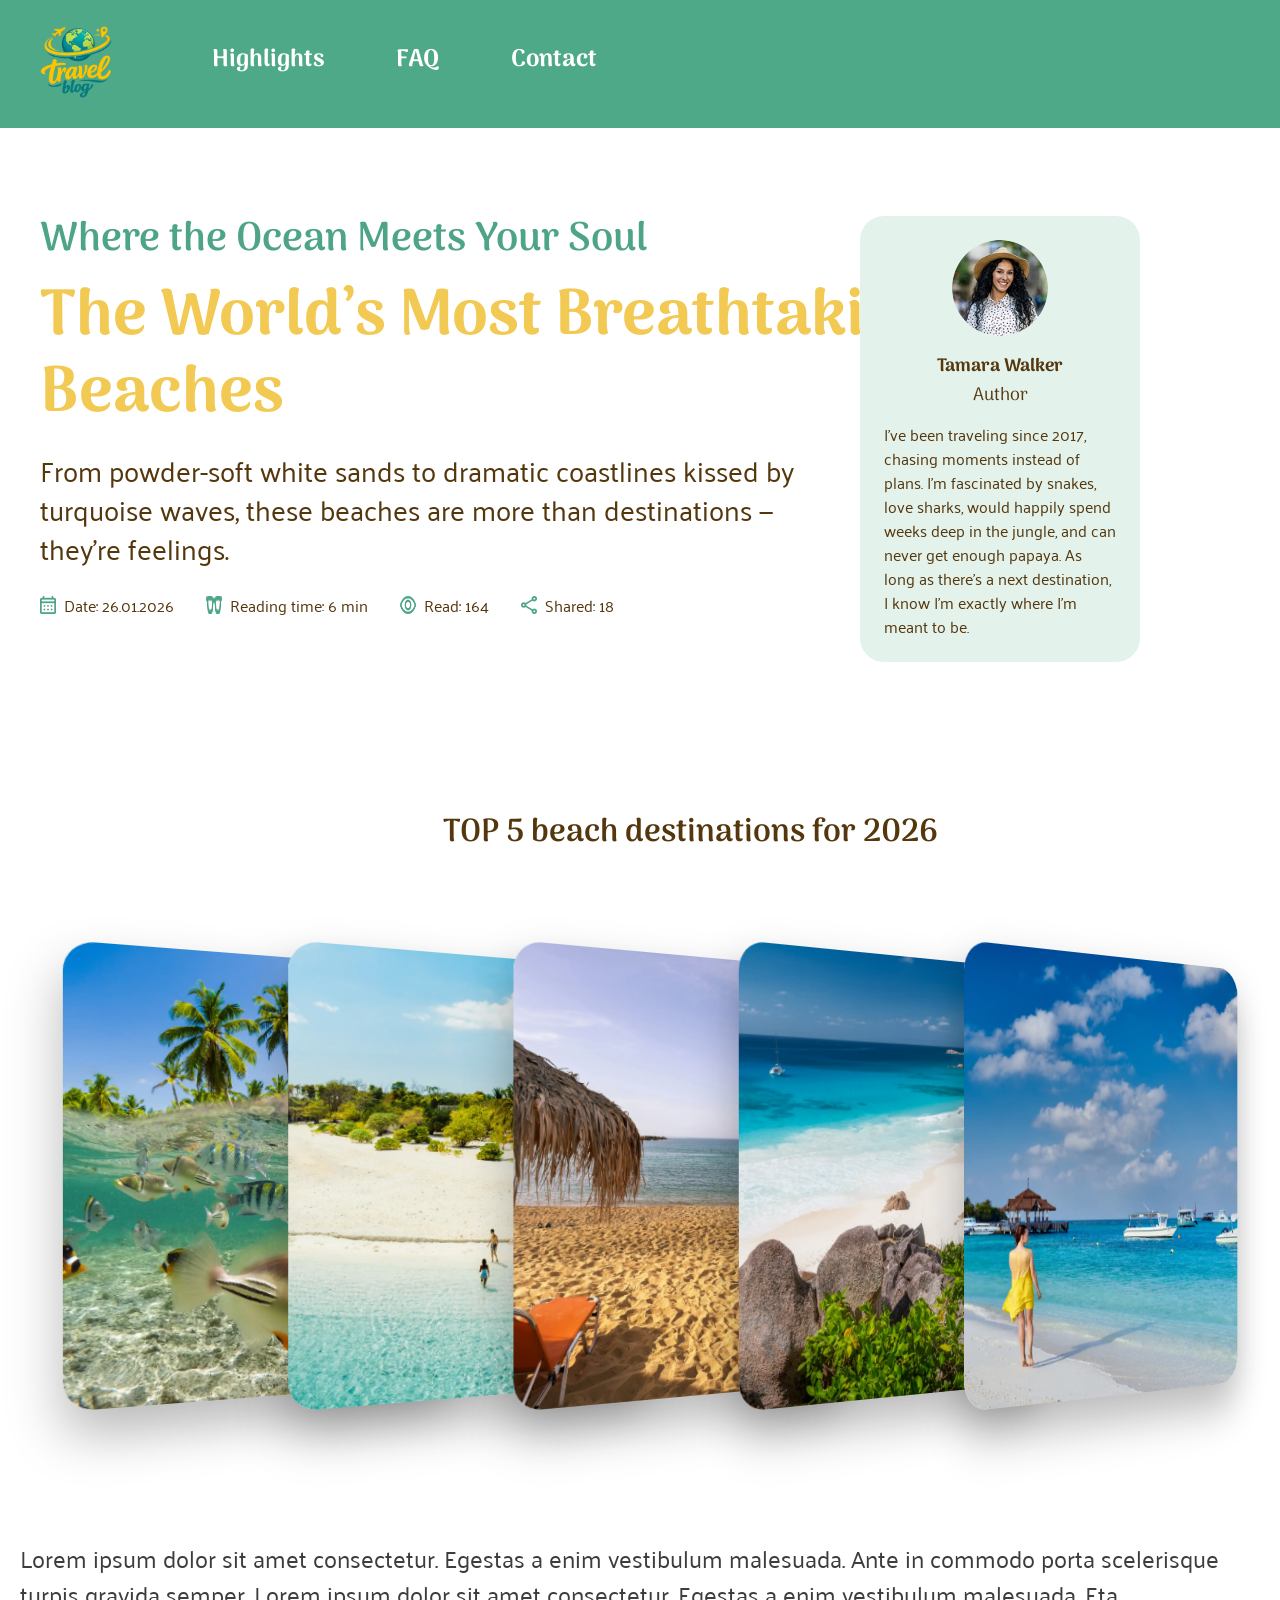
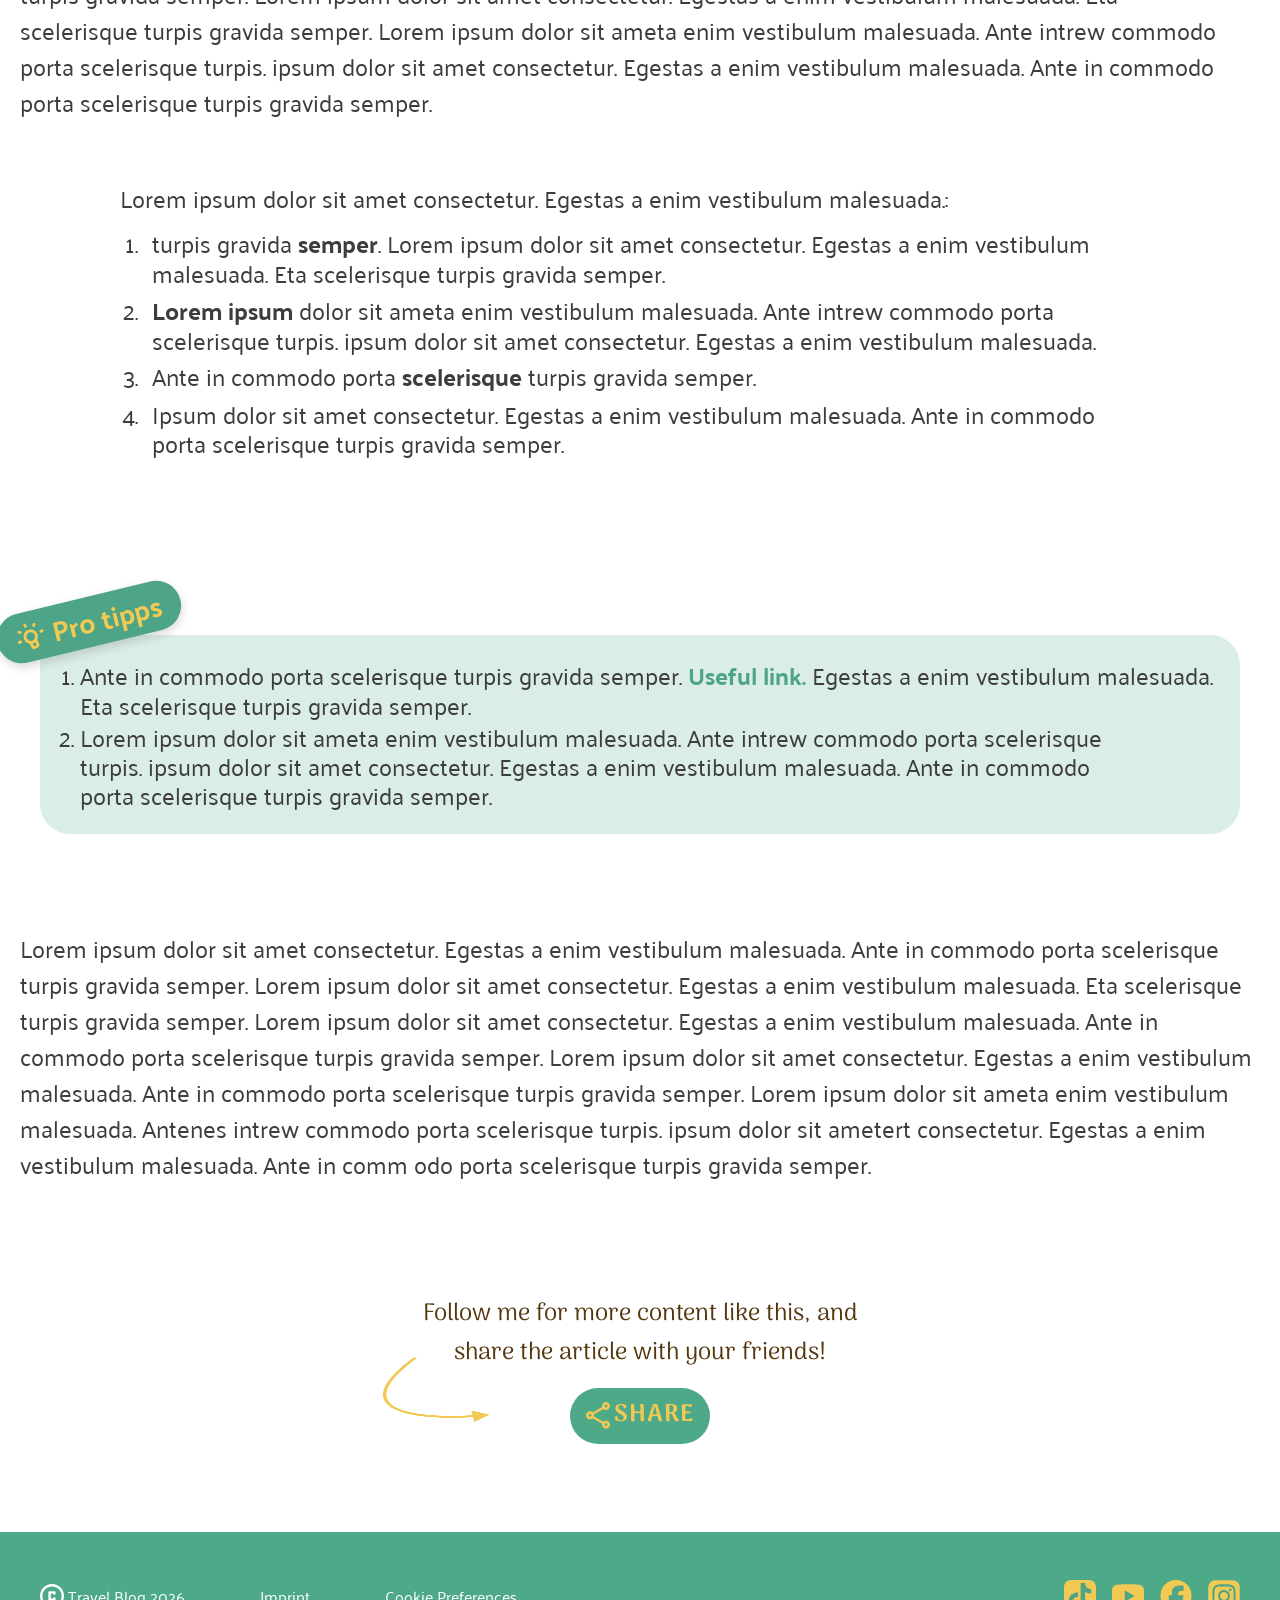
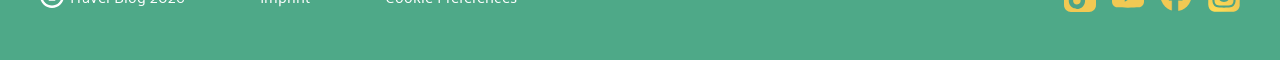
==== article01-beaches.html @ 0f763027 "fonts changed" ====
<!DOCTYPE html>
<html lang="de">
<head>
  <meta charset="UTF-8">
  <meta name="viewport" content="width=device-width, initial-scale=1.0">
  <title>Travel Blog</title>
   
<link rel="icon" type="image/x-icon" href="assets/icons/logo.ico">
  <link rel="stylesheet" href="styles/font.css">
   <!-- Gemeinsame Grundlagen -->
    <link rel="stylesheet" href="article01-beaches.css">
       <link rel="stylesheet" href="header-footer.css">
    

 

 
 </head>
<body>

<!-- Navbar start -->
  <nav class="navbar">
    <div class="navbar__inner">
      <div class="navbar__logo">
        <a href="index.html">
          <img src="assets/graphics/logo.png" alt="Travel Logo">
        </a>
      </div>
      <nav class="navbar__nav">
        <ul>
          <li class="navbar__nav-item">
            <a href="index.html#highlights">Highlights</a>
            <img src="assets/icons/navbar-underline-highlights.png" alt="" class="navbar__nav-underline">
          </li>
          <li class="navbar__nav-item">
            <a href="index.html#faq">FAQ</a>
            <img src="assets/icons/navbar-underline-faq.png" alt="" class="navbar__nav-underline">
          </li>
          <li class="navbar__nav-item">
            <a href="index.html#contact">Contact</a>
            <img src="assets/icons/navbar-underline-contact.png" alt="" class="navbar__nav-underline">
          </li>
        </ul>
      </nav>
    </div>
  </nav>

  <!-- Navbar End -->

   <!-- Header Start -->
<header class="article-header">
  <div class="article-header__content">
    <h2 class="article-header__eyebrow">
      Where the Ocean Meets Your Soul 
    </h2>
    <h1 class="article-header__title">
    The World’s Most Breathtaking <br>Beaches
    </h1>
    <p class="article-header__description">From powder-soft white sands to dramatic coastlines kissed by <br> turquoise waves, these beaches are more than destinations — <br>they’re feelings.    </p>
    <ul class="article-header__meta">
      <li class="article-header__meta-item">
        <img src="./assets/icons/calender-green.svg" alt="">
        <span>Date: 26.01.2026</span>
      </li>
      <li class="article-header__meta-item">
        <img src="./assets/icons/eyeglasses-green.svg" alt="">
        <span>Reading time: 6 min</span>
      </li>
      <li class="article-header__meta-item">
        <img src="./assets/icons/visitbility-green.svg" alt="">
        <span>Read: 164</span>
      </li>
      <li class="article-header__meta-item">
        <img src="./assets/icons/share-green.svg" alt="">
        <span>Shared: 18</span>
      </li>
    </ul>
  </div>
  <aside class="article-header__author">
    <img class="article-header__author-photo" src="./assets/images/author-woman.png" alt="Autorin">
    <p class="article-header__author-name">Tamara Walker</p>
    <p class="article-header__author-role">Author</p>
    <p class="article-header__author-bio">
      I’ve been traveling since 2017, chasing moments instead of plans. 
I’m fascinated by snakes, love sharks, would happily spend weeks deep in the jungle, and can never get enough papaya. As long as there’s a next destination, I know I’m exactly where I’m meant to be.
    </p>
  </aside>
</header>
      <!-- Header End -->

  <!-- Beach Carousel Start -->
  <main>
    <section class="beach-carousel">
      <div class="beach-carousel__container">
        <h2 class="beach-carousel__title">TOP 5 beach destinations for 2026</h2>

        <div class="beach-carousel__track">
          <figure class="beach-carousel__card">
            <img class="beach-carousel__image" src="assets/images/carousel02-beach1.png" alt="Snorkeling scene with tropical fish and palm trees">
          </figure>
          <figure class="beach-carousel__card">
            <img class="beach-carousel__image" src="assets/images/carousel02-beach2.png" alt="Couple walking on a white sandbar surrounded by turquoise water">
          </figure>
          <figure class="beach-carousel__card">
            <img class="beach-carousel__image" src="assets/images/carousel02-beach3.png" alt="Straw beach umbrellas and loungers facing the sea">
          </figure>
          <figure class="beach-carousel__card">
            <img class="beach-carousel__image" src="assets/images/carousel02-beach4.png" alt="Aerial view of a rocky tropical beach with turquoise water">
          </figure>
          <figure class="beach-carousel__card">
            <img class="beach-carousel__image" src="assets/images/carousel01-02-beach5.png" alt="Woman in a yellow dress walking along the beach with boats in the background">
          </figure>
        </div>
      </div>
    </section>
  </main>
  <!-- Beach Carousel End -->


<span class="beach-carousel_text">
Lorem ipsum dolor sit amet consectetur. Egestas a enim vestibulum malesuada. Ante in commodo porta scelerisque <br> turpis gravida semper. 
 Lorem ipsum dolor sit amet consectetur. Egestas a enim vestibulum malesuada. Eta <br> scelerisque turpis gravida semper.  Lorem ipsum dolor sit ameta enim vestibulum malesuada.
  Ante intrew commodo <br> porta scelerisque turpis. ipsum dolor sit amet consectetur. Egestas a enim vestibulum malesuada. Ante in commodo <br> porta scelerisque turpis gravida semper. 
</span>

   <!-- Beach Carousel Text End -->

   <!-- Beach List Start -->

  <div class="beach_list">
   <p>Lorem ipsum dolor sit amet consectetur. Egestas a enim vestibulum malesuada.:</p>
<ol>
  <li>turpis gravida <strong>semper</strong>.  Lorem ipsum dolor sit amet consectetur. Egestas a enim vestibulum <br> malesuada. Eta scelerisque turpis gravida semper. </li>
<li><strong>Lorem ipsum </strong>dolor sit ameta enim vestibulum malesuada. Ante intrew commodo porta<br> scelerisque turpis. ipsum dolor sit amet consectetur. Egestas a enim vestibulum malesuada. </li>
<li>Ante in commodo porta <strong>scelerisque</strong> turpis gravida semper. </li>
<li>Ipsum dolor sit amet consectetur. Egestas a enim vestibulum malesuada. Ante in commodo<br> porta scelerisque turpis gravida semper. </li>
</ol>
</div>
<!-- Beach List End -->

  <!-- Pro Tip Start -->

  <section class="pro-tip">
    <div class="pro-tip__box">
      <span class="pro-tip__badge">
        <img class="pro-tip__badge-icon" src="assets/icons/protipps-lamp.svg" alt="">
        Pro tipps
      </span>

      <ol class="pro-tip__list">
        <li>Ante in commodo porta scelerisque turpis gravida semper. <strong class="pro-tip__link">Useful link.</strong> Egestas a enim vestibulum malesuada. Eta scelerisque turpis gravida semper.</li>
        <li>Lorem ipsum dolor sit ameta enim vestibulum malesuada. Ante intrew commodo porta scelerisque <br>turpis. ipsum dolor sit amet consectetur. Egestas a enim vestibulum malesuada. Ante in commodo<br> porta scelerisque turpis gravida semper.</li>
      </ol>
    </div>
  </section>

  <!-- Pro Tip End -->

  <!-- Beach Outro Text Start -->

  <span class="beach-carousel_text">
Lorem ipsum dolor sit amet consectetur. Egestas a enim vestibulum malesuada. Ante in commodo porta scelerisque turpis gravida semper.  Lorem ipsum dolor sit amet consectetur. Egestas a enim vestibulum malesuada. Eta scelerisque turpis gravida semper. Lorem ipsum dolor sit amet consectetur.
Egestas a enim vestibulum malesuada. Ante in commodo porta scelerisque turpis gravida semper.  Lorem ipsum dolor sit amet consectetur. Egestas a enim vestibulum malesuada. Ante in commodo porta scelerisque turpis gravida semper. Lorem ipsum dolor sit ameta enim vestibulum malesuada. Antenes intrew commodo porta scelerisque turpis. ipsum dolor sit ametert consectetur. Egestas a enim vestibulum malesuada. Ante in comm odo porta scelerisque turpis gravida semper.
  </span>

  <!-- Beach Outro Text End -->

  <!-- Beach Carousel Text Start -->


  <!-- Share container Sart -->
<section class="share">
<p class="share_text">Follow me for more content like this, and<br>share the article with your friends!</p>

<div class="share_button">
<img class="share_pfeil" src="./assets/icons/mobile-shareline.png">
<input type="checkbox" id="share-toggle" class="share_toggle_input">
<label for="share-toggle" class="share_btn"><img class="share_icon" src="assets/icons/share-yellow.svg" alt="" class="share-icon">SHARE</label>

<div class="share_reveal">
<img class="share_reveal_icon" src="assets/icons/share-green.svg" alt="">
<div class="share_links">
<a href="#" class="share_link">LinkedIn</a>
<a href="#" class="share_link">WhatsApp</a>
</div>
</div>
</div>

</section>

    <!-- Share container End -->

<!-- Footer Start -->
<footer class="footer">
<div class="footer_inner">

<div class="footer_log">
        <img src="assets/icons/footer-copyright.svg" alt="Copyright" class="footer-logo">
      <span class="footer-title">Travel Blog 2026</span>
      <a class="footer-imprint" href="./imprint.html">Imprint</a>
      <span class="footer-title">Cookie Preferences</span>
    </div>

<div class="footer_icons">

<a href="https://www.tiktok.com" target="_blank" rel="noopener noreferrer">
  <img src="assets/icons/footer-tiktok.svg" alt="TikTok">
</a>
<a href="https://www.youtube.com" target="_blank" rel="noopener noreferrer">
  <img src="assets/icons/footer-youtube.svg" alt="YouTube">
</a>
<a href="https://www.facebook.com" target="_blank" rel="noopener noreferrer">
  <img src="assets/icons/footer-facebook.svg" alt="Facebook">
</a>
<a href="https://www.instagram.com" target="_blank" rel="noopener noreferrer">
  <img src="assets/icons/footer-instagram.svg" alt="Instagram">
</a>

</div>

</div>

</footer>


<!-- Footer END -->


</body>
</html>
---- styles/font.css ----
/* palanquin-dark-regular - latin */
@font-face {
  font-display: swap; /* Check https://developer.mozilla.org/en-US/docs/Web/CSS/@font-face/font-display for other options. */
  font-family: 'Palanquin Dark';
  font-style: normal;
  font-weight: 400;
  src: url('../assets/fonts/palanquin-dark-v17-latin-regular.woff2') format('woff2'); /* Chrome 36+, Opera 23+, Firefox 39+, Safari 12+, iOS 10+ */
}
/* palanquin-dark-600 - latin */
@font-face {
  font-display: swap; /* Check https://developer.mozilla.org/en-US/docs/Web/CSS/@font-face/font-display for other options. */
  font-family: 'Palanquin Dark';
  font-style: normal;
  font-weight: 600;
  src: url('../assets/fonts/palanquin-dark-v17-latin-600.woff2') format('woff2'); /* Chrome 36+, Opera 23+, Firefox 39+, Safari 12+, iOS 10+ */
}


/* palanquin-regular - latin */
@font-face {
  font-display: swap; /* Check https://developer.mozilla.org/en-US/docs/Web/CSS/@font-face/font-display for other options. */
  font-family: 'Palanquin';
  font-style: normal;
  font-weight: 400;
  src: url('../assets/fonts/palanquin-v17-latin-regular.woff2') format('woff2'); /* Chrome 36+, Opera 23+, Firefox 39+, Safari 12+, iOS 10+ */
}
/* palanquin-500 - latin */
@font-face {
  font-display: swap; /* Check https://developer.mozilla.org/en-US/docs/Web/CSS/@font-face/font-display for other options. */
  font-family: 'Palanquin';
  font-style: normal;
  font-weight: 500;
  src: url('../assets/fonts/palanquin-v17-latin-500.woff2') format('woff2'); /* Chrome 36+, Opera 23+, Firefox 39+, Safari 12+, iOS 10+ */
}
/* palanquin-700 - latin */
@font-face {
  font-display: swap; /* Check https://developer.mozilla.org/en-US/docs/Web/CSS/@font-face/font-display for other options. */
  font-family: 'Palanquin';
  font-style: normal;
  font-weight: 700;
  src: url('../assets/fonts/palanquin-v17-latin-700.woff2') format('woff2'); /* Chrome 36+, Opera 23+, Firefox 39+, Safari 12+, iOS 10+ */
}


/* arima-regular - latin */
@font-face {
  font-display: swap; /* Check https://developer.mozilla.org/en-US/docs/Web/CSS/@font-face/font-display for other options. */
  font-family: 'Arima';
  font-style: normal;
  font-weight: 400;
  src: url('../assets/fonts/arima-v7-latin-regular.woff2') format('woff2'); /* Chrome 36+, Opera 23+, Firefox 39+, Safari 12+, iOS 10+ */
}
/* arima-600 - latin */
@font-face {
  font-display: swap; /* Check https://developer.mozilla.org/en-US/docs/Web/CSS/@font-face/font-display for other options. */
  font-family: 'Arima';
  font-style: normal;
  font-weight: 600;
  src: url('../assets/fonts/arima-v7-latin-600.woff2') format('woff2'); /* Chrome 36+, Opera 23+, Firefox 39+, Safari 12+, iOS 10+ */
}
/* arima-700 - latin */
@font-face {
  font-display: swap; /* Check https://developer.mozilla.org/en-US/docs/Web/CSS/@font-face/font-display for other options. */
  font-family: 'Arima';
  font-style: normal;
  font-weight: 700;
  src: url('../assets/fonts/arima-v7-latin-700.woff2') format('woff2'); /* Chrome 36+, Opera 23+, Firefox 39+, Safari 12+, iOS 10+ */
}
---- article01-beaches.css ----
*{
margin: 0;
box-sizing: border-box;
}

/* Beach Carousel */

.beach-carousel {
  width: 1440px;
  max-width: 100%;
  margin: 0 auto;
  padding: 64px 40px 96px;
  background-color: #ffffff;
}

.beach-carousel__container {
  width: fit-content;
  margin: 0 auto;
  text-align: center;
}

.beach-carousel__title {
  color: #54370d;
  font-family: 'Arima', serif;
  font-weight: 600;
  font-size: 32px;
  line-height: 120%;
  margin-bottom: 56px;
}

.beach-carousel__track {
  display: flex;
  justify-content: center;
  align-items: center;
  padding: 48px 40px;
  /* Fluchtpunkt fuer die 3D-Neigung der Karten */
  perspective: 1400px;
}

.beach-carousel__card {
  flex: 0 0 auto;
  width: 380px;
  height: 440px;
  border-radius: 28px;
  overflow: hidden;
  background-color: #ffffff;
  box-shadow: 0 24px 48px rgb(0 0 0 / 28%);
  /* Alle Karten gleich geneigt: die linke Kante kippt zum Betrachter */
  transform: rotateY(30deg);
  transition: transform 0.35s ease, box-shadow 0.35s ease;
  cursor: pointer;
}

.beach-carousel__card + .beach-carousel__card {
  margin-left: -170px;
}

/* Jede Karte liegt ueber ihrer linken Nachbarin */
.beach-carousel__card:nth-child(1) { z-index: 1; }
.beach-carousel__card:nth-child(2) { z-index: 2; }
.beach-carousel__card:nth-child(3) { z-index: 3; }
.beach-carousel__card:nth-child(4) { z-index: 4; }
.beach-carousel__card:nth-child(5) { z-index: 5; }

/* Hover: die Karte richtet sich auf und kommt nach vorne.
   Kein translateY - im Entwurf bleibt sie auf gleicher Hoehe,
   scaleX(0.866) = cos(30deg): macht die Verbreiterung durch das
   Aufrichten wieder rueckgaengig. Nur scaleY laesst die Karte wachsen. */
.beach-carousel__card:hover {
  transform: rotateY(0deg) scaleX(0.866) scaleY(1.08);
  box-shadow: 0 32px 60px rgb(0 0 0 / 38%);
  z-index: 10;
}

/* Die Karten links der gehoverten ruecken nach links weg und geben sie frei.
   :has(~ ...) waehlt alle Karten, nach denen eine gehoverte Karte folgt.
   142px statt 164px, weil hier die schmalere ferne Kante anliegt. */
.beach-carousel__card:has(~ .beach-carousel__card:hover) {
  transform: translateX(-142px) rotateY(30deg);
}

/* Die Karten rechts davon ruecken nach rechts - untereinander
   behalten sie ihre Ueberlappung, weil alle gleich weit wandern. */
.beach-carousel__card:hover ~ .beach-carousel__card {
  transform: translateX(164px) rotateY(30deg);
}

.beach-carousel__image {
  display: block;
  width: 100%;
  height: 100%;
  object-fit: cover;
}

.beach-carousel_text {
  display: block;
  width: min(100%, 1240px);
  margin: 0 auto 24px;
  background-color: #ffffff;
  color: #3d3d3d;
  font-family: 'Palanquin', sans-serif;
  font-weight: 400;
  font-size: 24px;
  line-height: 150%;
  text-align: left;
}

.beach_list {
  display: block;
  width: min(100%, 1040px);
  margin: 0 auto 64px;
  margin-top: 64px;
  color: #3d3d3d;
  font-family: 'Palanquin', sans-serif;
  font-weight: 400;
  font-style: normal;
  font-size: 24px;
  line-height: 120%;
  letter-spacing: 0%;
  text-align: left;
}

.beach_list p {
  margin-bottom: 16px;
}

.beach_list ol {
  padding-left: 24px;
}

.beach_list li {
  padding-left: 8px;
  margin-bottom: 8px;
}

.beach_list li::marker {
  font-weight: 400;
}

/* Pro Tip */

.pro-tip {
  width: 1440px;
  max-width: 100%;
  margin: 0 auto;
  padding: 48px 40px 96px;
  box-sizing: border-box;
}

.pro-tip__box {
  position: relative;
  width: 1240px;
  max-width: 100%;
  min-height: 195px;
  margin: 65px auto 0;
  padding: 26px 16px 24px 16px;
  background: #4EA48733;
  border-radius: 30px;
  opacity: 1;
  box-sizing: border-box;
}

.pro-tip__badge {
  position: absolute;
  top: -38px;
  left: -45px;
  display: inline-flex;
  align-items: center;
  gap: 8px;
  background-color: #4EA487;
  color: #F1C953;
  padding: 8px 20px;
  border-radius: 50px;
  white-space: nowrap;
  transform: rotate(-13.67deg);
  box-shadow: 0 4px 10px rgb(0 0 0 / 15%);

  font-family: 'Palanquin', sans-serif;
  font-weight: 700;
  font-style: normal;
  font-size: 28px;
  line-height: 120%;
  letter-spacing: 0%;
}

.pro-tip__badge-icon {
  width: 28px;
  height: 28px;
}

.pro-tip__list {
  padding-left: 24px;
  color: #3d3d3d;
}

.pro-tip__list li {
  font-family: 'Palanquin', sans-serif;
  font-weight: 400;
  font-style: normal;
  font-size: 24px;
  line-height: 120%;
  letter-spacing: 0%;
}

.pro-tip__list li + li {
  margin-top: 4px;
}

.pro-tip__link {
  color: #4EA487;
  font-family: 'Palanquin', sans-serif;
  font-weight: 700;
  font-style: normal;
  font-size: 24px;
  line-height: 120%;
  letter-spacing: 0%;
}


.pattaya-graphs {
  padding: 64px 24px 80px;
  background-color: var(--color-white);
}

.pattaya-graphs__container {
  width: 100%;
  max-width: 1280px;
  margin: 0 auto;
}

.pattaya-graphs__intro,
.pattaya-graphs__description,
.pattaya-graphs__outro {
  color: var(--color-text-dark);
  font-family: "Palanquin", sans-serif;
  font-size: 24px;
  font-weight: 400;
  line-height: 120%;
}

.pattaya-graphs__title {
  color: var(--color-text-brown);
  font-family: "Arima", serif;
  font-size: 32px;
  font-weight: 600;
  line-height: 120%;
  text-align: center;
}

/* Oberer Rain-Graph */

.pattaya-graphs__rain {
  margin-top: 64px;
}

.pattaya-graphs__rain-figure {
  width: min(100%, 640px);
  margin: 24px auto 0;
  overflow: hidden;
  background-color: var(--color-white);
  border-radius: 53px;
  box-shadow: -2px 4px 11.6px 0 rgb(0 0 0 / 25%);
}

.pattaya-graphs__image {
  display: block;
  width: 100%;
  height: auto;
}

.pattaya-graphs__description {
  margin-top: 64px;
}

/* Zweispaltiger Bereich */

.pattaya-graphs__grid {
  display: grid;
  grid-template-columns: repeat(2, 519px);
  gap: 80px;
  width: 1118px;
  margin: 88px auto 0;
}

/*
  Kein 1fr mehr:
  Beide Karten laufen normal von oben nach unten.
*/
.pattaya-graphs__card {
  display: flex;
  flex-direction: column;
  width: 519px;
}

.pattaya-graphs__card-text {
  min-height: 173px;
  margin-top: 24px;
  color: var(--color-text-dark);
  font-family: "Palanquin", sans-serif;
  font-size: 24px;
  font-weight: 400;
  line-height: 120%;
}

/* Gleich große weiße Boxen */

.pattaya-graphs__card-figure {
  display: grid;
  width: 519px;
  height: 471px;
  margin: 24px 0 0;
  place-items: center;
  overflow: hidden;
  background-color: var(--color-white);
  border-radius: 53px;
  box-shadow: -2px 4px 11.6px 0 rgb(0 0 0 / 25%);
}

/*
  Die PNG bleibt proportional und wird mittig
  innerhalb der 519 × 471 px großen Box angezeigt.
*/
.pattaya-graphs__card-figure .pattaya-graphs__image {
  display: block;
  width: auto;
  max-width: 100%;
  height: auto;
  max-height: 100%;
  object-fit: contain;
}

.pattaya-graphs__outro {
  width: 100%;
  margin-top: 88px;
}

/* Aus article01-beaches.css übernommen: Share */


.share {
padding-bottom: 88px;
padding-top: 88px;

}
.share_button{display: flex;
  flex-wrap: wrap;
  justify-content: center;
  position: relative;
  width: fit-content;
  margin: 0 auto;

}


.share_text{
  flex-basis: 100%;
  text-align: center;
    font-family: 'Arima';
  font-style:normal;
  font-weight: 500;
  font-size: 24px;
  color: #54370D;

}

.share_toggle_input {
  display: none;
}

.share_btn {
background-color: #4ea988;
color: #F1C953;
border: 0;
border-radius: 40px;
height: 56px;
width: 140px;
margin-top: 16px;
transition: transform 0.6s ease;
cursor: pointer;


  font-family: 'Arima';
  font-style: normal;
  font-weight: 700;
  font-size: 24px;
  line-height: 120%;
  letter-spacing: 0.05em;

  display: flex;
  align-items: center;
  justify-content: center;
  gap: 4px;


}

.share_toggle_input:checked ~ .share_btn {
  transform: translateX(-72px);
}

.share_toggle_input:checked ~ .share_btn .share_icon {
  display: none;
}

.share_reveal {
  display: none;
  position: absolute;
  left: 100%;
  align-items: center;
  gap: 12px;
  margin-top: 16px;
  transition: transform 0.6s ease;
}

.share_toggle_input:checked ~ .share_reveal {
  display: flex;
  transform: translateX(-64px);
}

.share_reveal_icon {
  width: 32px;
  height: 32px;
}

.share_links {
  display: flex;
  flex-direction: column;
}

.share_link {
  text-decoration: underline;
  color: #4EA487;
  font-family: 'Arima';
  font-style: normal;
  font-weight: 600;
  font-size: 18px;
}

.share_icon {
    width: 24px;
    height: 27px;
    display: flex;


}

.share_pfeil {
    height: 65.03px;
    width: 106.9px;
  position: absolute;
  right: 100%;
  transform: translate(-80px, -15px);

}
---- header-footer.css ----
header {
 width: 1440px;
  max-width: 100%;
  height: 100%;
  margin: 0 auto;
  display: flex;
  align-items: flex-start;
  justify-content: space-between;
  gap: 64px;
  padding: 88px 40px;
}

.article-header__content {
  flex: 1;
  min-width: 0;
  display: flex;
  flex-direction: column;
  gap: 16px;
}

.article-header__eyebrow {
  color: #4ea487;
  font-family: 'Arima', sans-serif;
  font-weight: 600;
  font-size: 40px;
  line-height: 120%;
}

.article-header__title {
  color: #f1c953;
  font-family: 'Arima', sans-serif;
  font-weight: 700;
  font-size: 64px;
  line-height: 120%;
  white-space: nowrap;
}

.article-header__description {
  color: #54370d;
  font-family: 'Palanquin', sans-serif;
  font-weight: 400;
  font-size: 28px;
  line-height: 140%;
  white-space: nowrap;
}

.article-header__meta {
  padding: 0;
  display: flex;
  flex-wrap: nowrap;
  align-items: center;
  justify-content: flex-start;
  gap: 32px;
  margin-top: 8px;
  list-style: none;
  text-align: left;
}

.article-header__meta-item {
  display: flex;
  align-items: center;
  gap: 8px;
  color: #54370d;
  font-family: 'Palanquin', sans-serif;
  font-size: 16px;
}

.article-header__meta-item img {
  width: 16px;
  height: 18px;
}

.article-header__author {
  flex-shrink: 0;
  width: 280px;
  padding: 24px;
  background-color: #e4f2ec;
  border-radius: 24px;
  text-align: center;
  margin-right: 100px;
}

.article-header__author-photo {
  width: 96px;
  height: 96px;
  border-radius: 50%;
  object-fit: cover;
}

.article-header__author-name {
  margin-top: 12px;
  color: #54370d;
  font-family: 'Arima', sans-serif;
  font-weight: 700;
  font-size: 18px;
}

.article-header__author-role {
  color: #54370d;
  font-family: 'Arima', sans-serif;
  font-weight: 400;
  font-size: 18px;
}

.article-header__author-bio {
  margin-top: 12px;
  color: #54370d;
  font-family: 'Palanquin', sans-serif;
  font-weight: 400;
  font-size: 16px;
  line-height: 150%;
  text-align: left;
}
/* ===== Navbar + Footer: gemeinsame Basis fuer alle Seiten =====
   Einzige Quelle fuer diese Regeln - nicht in style.css oder den
   article*.css duplizieren, sonst laufen die Seiten wieder auseinander. */

.navbar {
  background-color: #4ea988;
  height: 128px;
}

.navbar__inner {
  width: 1440px;
  max-width: 100%;
  height: 100%;
  margin: 0 auto;
  display: flex;
  align-items: center;
  gap: 100px;
  padding: 0 40px;
}

.navbar__logo img {
  width: 72px;
  height: 72px;
}

.navbar__nav ul {
  margin: 0;
  padding: 0;
  list-style: none;
  display: flex;
  gap: 72px;
}

.navbar__nav a {
  display: inline-block;
  color: #ffffff;
  text-decoration: none;
  font-family: 'Arima', sans-serif;
  font-weight: 700;
  font-style: normal;
  font-size: 24px;
  padding-bottom: 10px;
}

.navbar__nav a:hover,
.navbar__nav a:visited {
  text-decoration: none;
  outline: none;

}

.navbar__nav a:active,
.navbar__nav a:visited {
  color: #F1C953;
}

.navbar__nav-item {
  position: relative;
  transition: transform 0.2s ease;
}

.navbar__nav-item:nth-child(1):hover {
  transform: translate(2px, 0);
}

.navbar__nav-item:nth-child(2):hover {
  transform: translate(2px, 2px);
}

.navbar__nav-item:nth-child(3):hover {
  transform: translate(2px, -2px);
}

.navbar__nav-underline {
  position: absolute;
  left: -5%;      /* links größe */
  bottom: 15px;    /* abstand */
  width: 115%;    /* länge linie */
  opacity: 0;
  pointer-events: none;
  transition: opacity 0.7s ease;
}

.navbar__nav-item a:hover ~ .navbar__nav-underline,
.navbar__nav-item a:visited ~ .navbar__nav-underline {
  opacity: 1;
}

.footer {
  width: 100%;
  height: 128px;
  background-color: #4ea988;
  color: #ffffff;
  font-family: "Palanquin", sans-serif;
}

.footer_inner {
  width: 100%;
  max-width: 1440px;
  height: 100%;
  margin: 0 auto;
  padding: 0 40px;
  box-sizing: border-box;

  display: flex;
  align-items: center;
  justify-content: space-between;
}

.footer_log {
  display: flex;
  align-items: center;
  gap: 4px;
}

/* 75px zwischen den drei Footer-Texten: 4px gap aus .footer_log + 71px.
   Deckt beide Klassen ab, seit der Imprint-Link .footer-imprint heisst. */
.footer-title + .footer-title,
.footer-title + .footer-imprint,
.footer-imprint + .footer-title {
  margin-left: 71px;
}

.footer-imprint {
  color: #ffffff;
  text-decoration: none;
  /* neutralisiert das 'palanquin regular' aus imprint.css - diese
     Schriftfamilie ist in styles/font.css gar nicht definiert. */
  font-family: inherit;
}

.footer-logo {
  width: 24px;
  height: 24px;
}

.footer_icons {
  display: flex;
  align-items: center;
  gap: 16px;
}

.footer_icons img {
  display: block;
  width: 32px;
  height: 32px;
}

.footer a {
  text-decoration: none;
  color: #ffffff;
}

.footer a:hover {
  text-decoration: underline;
  text-underline-offset: 4px;
  color: #F1C953;
}

/* ===== Mobile: Handy-Ansicht =====
   Bis 376px verschwindet das Menue, das Logo steht allein mittig. */

@media (max-width: 376px) {
  .navbar__nav {
    display: none;
  }

  .navbar__inner {
    justify-content: center;
    gap: 0;
  }
}

/* Footer: die drei Texte passen nebeneinander nicht in 376px.
   Ohne Umbruch wird das Dokument breiter als der Viewport - dann
   reissen beim Rechtsscrollen beide gruenen Streifen ab. */

@media (max-width: 376px) {
  .footer {
    height: auto;
    padding: 24px 0;
  }

  /* Textblock links, Icons rechts auf gleicher Unterkante. */
  .footer_inner {
    flex-direction: row;
    align-items: flex-end;
    justify-content: space-between;
    gap: 16px;
    padding: 0 16px;
  }

  /* Drei Zeilen: Imprint / Cookie Preferences / Logo + Travel Blog.
     Im HTML stehen sie in anderer Reihenfolge (Logo, Travel Blog,
     Imprint, Cookie), darum die Rasterplaetze explizit vergeben. */
  .footer_log {
    display: grid;
    grid-template-columns: auto auto;
    justify-content: start;
    align-items: center;
    gap: 4px 8px;
  }

  .footer-imprint {
    grid-row: 1;
    grid-column: 1 / -1;
  }

  /* 4. Kind = 'Cookie Preferences' */
  .footer_log > :nth-child(4) {
    grid-row: 2;
    grid-column: 1 / -1;
  }

  .footer-logo {
    grid-row: 3;
    grid-column: 1;
  }

  /* 2. Kind = 'Travel Blog 2026' */
  .footer_log > :nth-child(2) {
    grid-row: 3;
    grid-column: 2;
  }

  .footer-title,
  .footer-imprint {
    font-size: 16px;
  }

  /* Die 71px Abstaende galten fuer die einzeilige Desktop-Variante.
     Spezifischer als .footer-title, darum eigene Regel. */
  .footer-title + .footer-title,
  .footer-title + .footer-imprint,
  .footer-imprint + .footer-title {
    margin-left: 0;
  }

  .footer_icons img {
    width: 24px;
    height: 24px;
  }
}
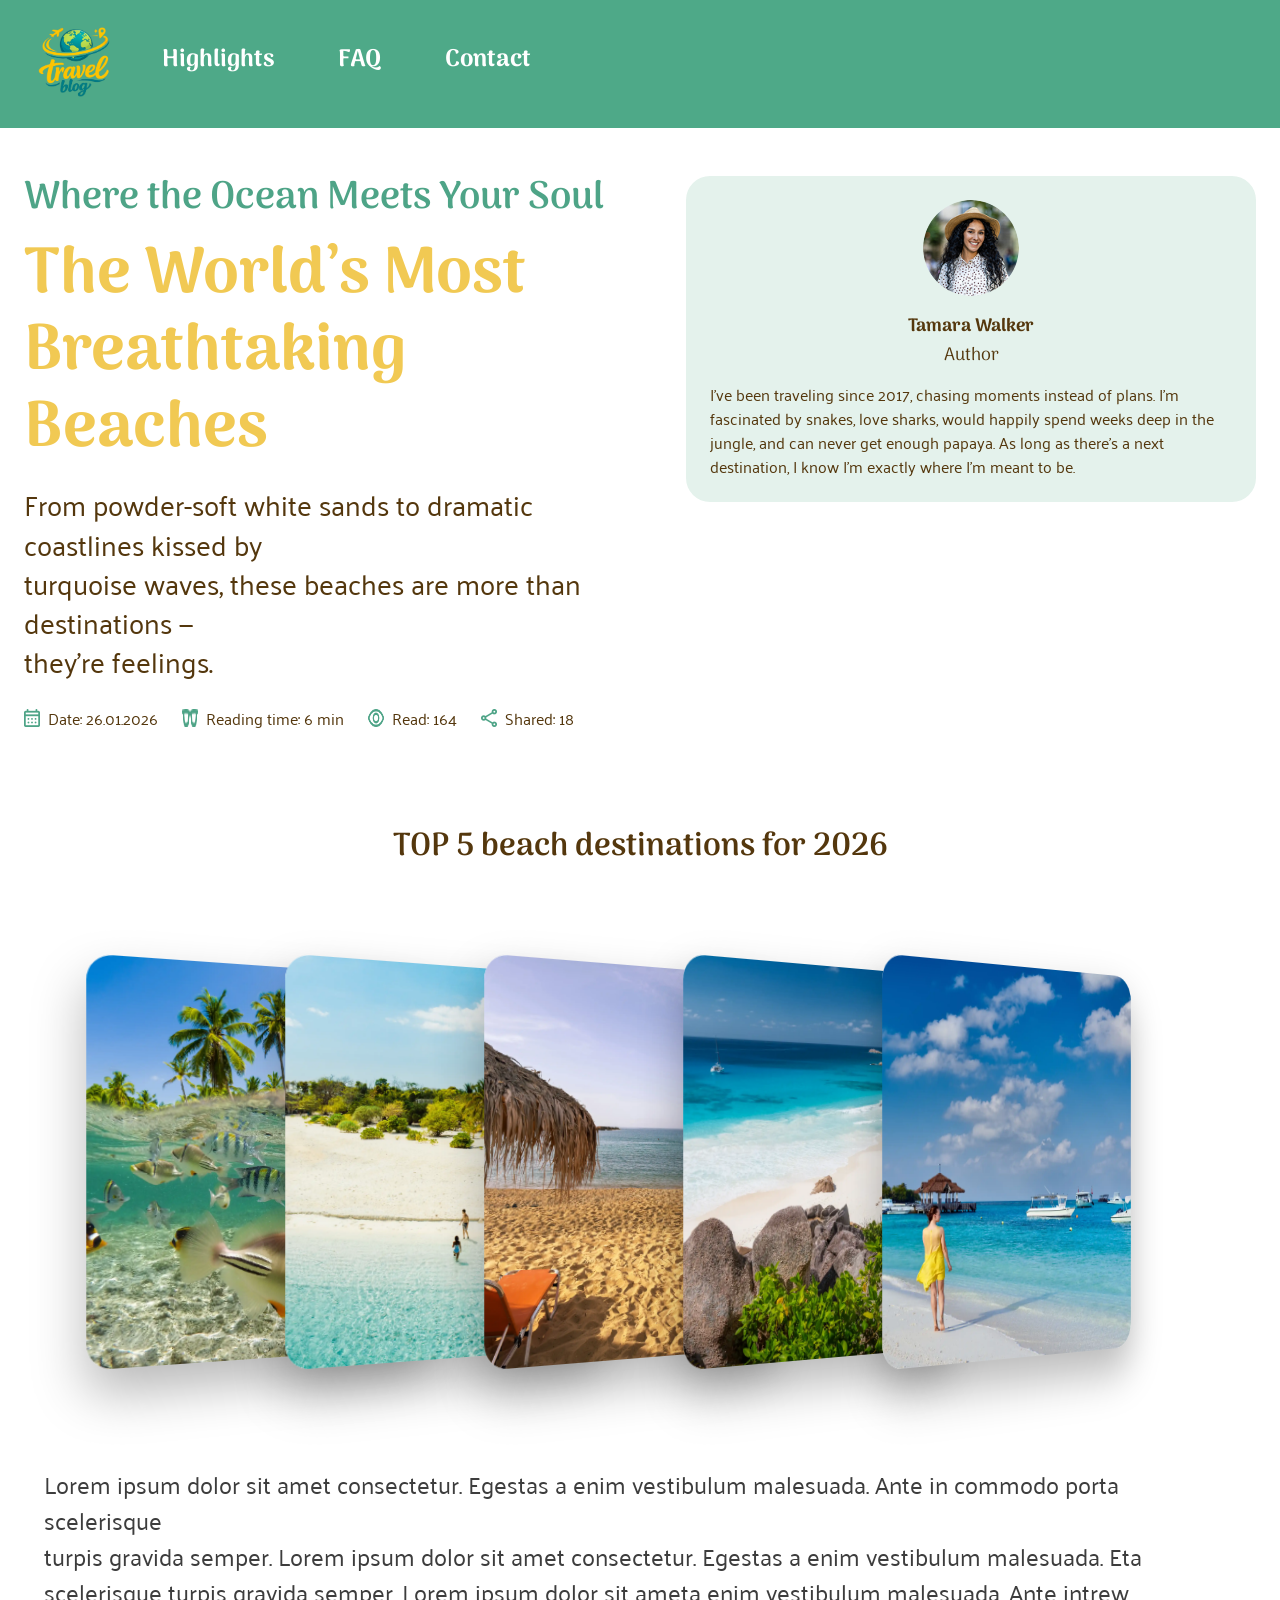
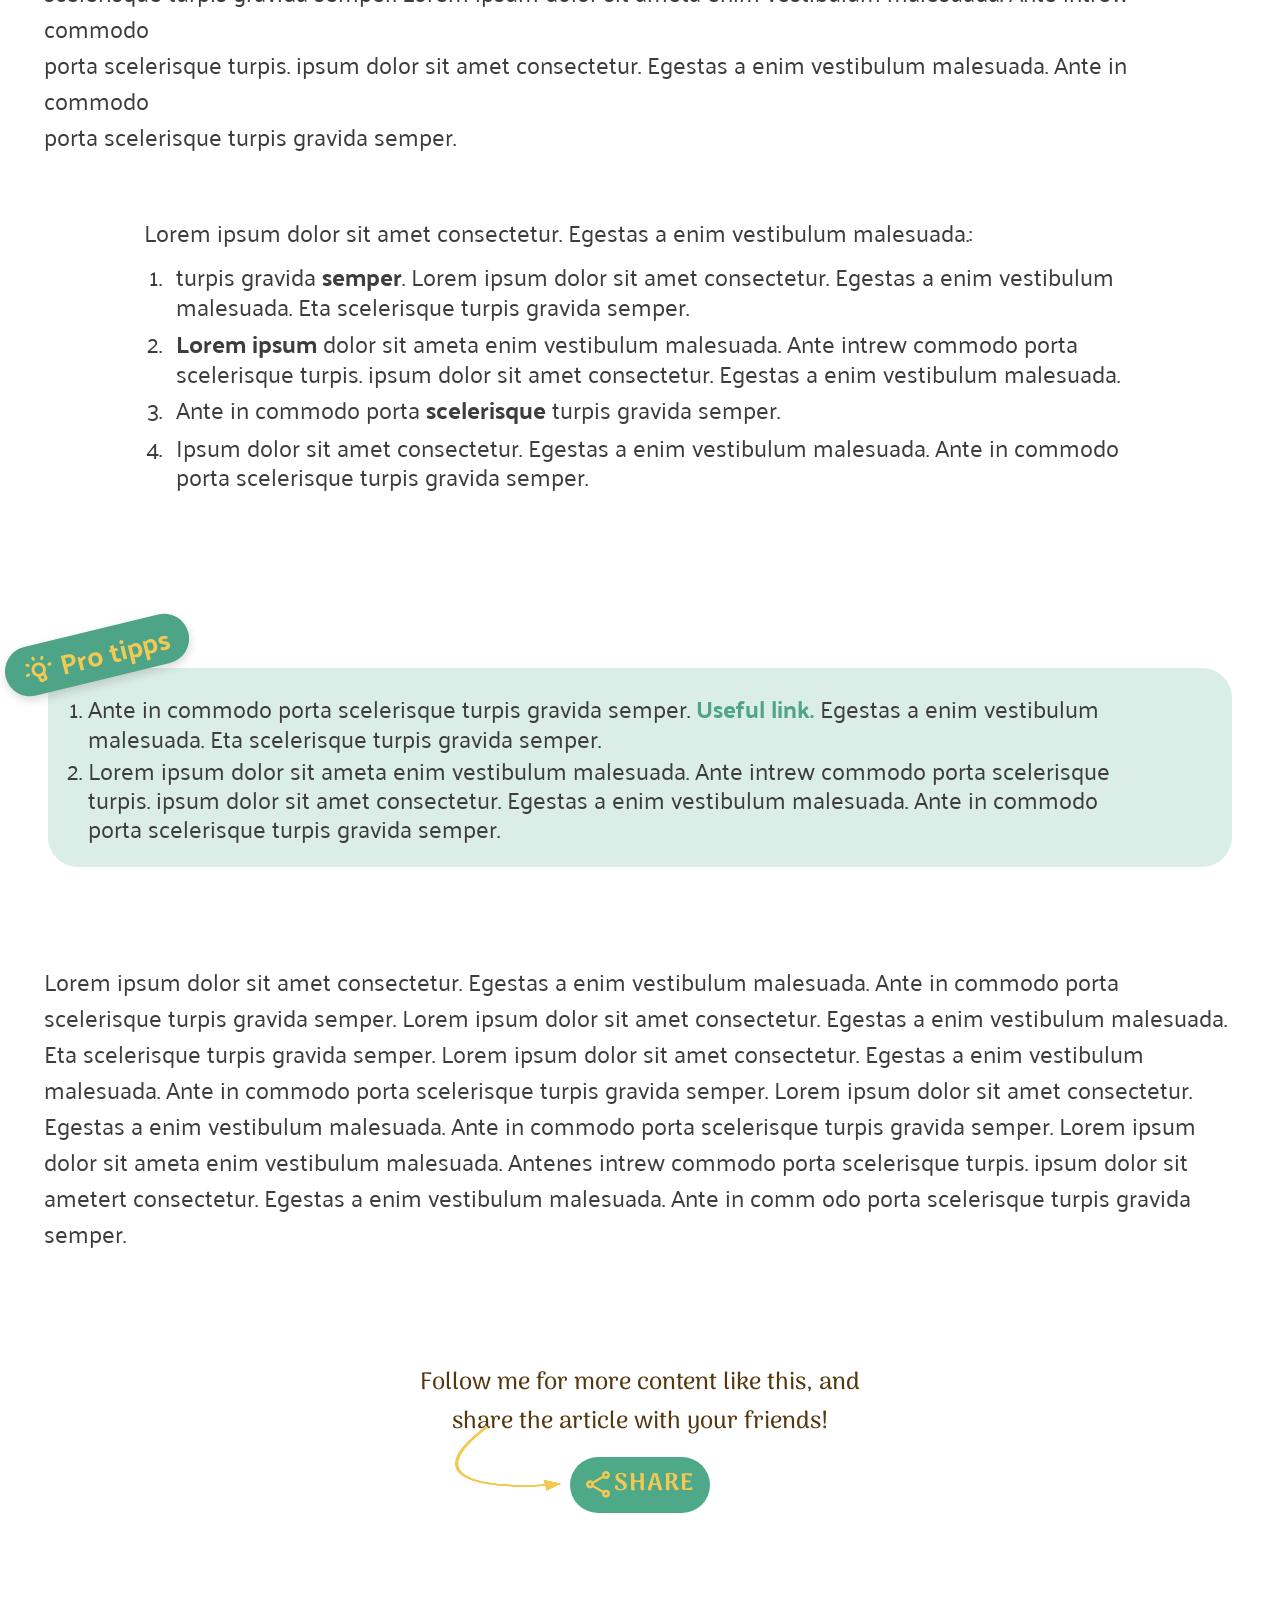
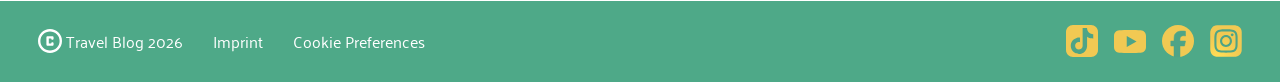
==== commit 908aa02e: "changed all" ====
--- a/article01-beaches.html
+++ b/article01-beaches.html
@@ -7,7 +7,6 @@
    
 <link rel="icon" type="image/x-icon" href="assets/icons/logo.ico">
   <link rel="stylesheet" href="styles/font.css">
-   <!-- Gemeinsame Grundlagen -->
     <link rel="stylesheet" href="article01-beaches.css">
        <link rel="stylesheet" href="header-footer.css">
     
@@ -18,7 +17,6 @@
  </head>
 <body>
 
-<!-- Navbar start -->
   <nav class="navbar">
     <div class="navbar__inner">
       <div class="navbar__logo">
@@ -45,9 +43,7 @@
     </div>
   </nav>
 
-  <!-- Navbar End -->
-
-   <!-- Header Start -->
+
 <header class="article-header">
   <div class="article-header__content">
     <h2 class="article-header__eyebrow">
@@ -86,14 +82,17 @@
     </p>
   </aside>
 </header>
-      <!-- Header End -->
-
-  <!-- Beach Carousel Start -->
+
   <main>
     <section class="beach-carousel">
       <div class="beach-carousel__container">
         <h2 class="beach-carousel__title">TOP 5 beach destinations for 2026</h2>
 
+        <input class="beach-carousel__radio" type="radio" name="beach-slider" id="beach-slide-1" checked>
+        <input class="beach-carousel__radio" type="radio" name="beach-slider" id="beach-slide-2">
+        <input class="beach-carousel__radio" type="radio" name="beach-slider" id="beach-slide-3">
+        <input class="beach-carousel__radio" type="radio" name="beach-slider" id="beach-slide-4">
+        <input class="beach-carousel__radio" type="radio" name="beach-slider" id="beach-slide-5">
         <div class="beach-carousel__track">
           <figure class="beach-carousel__card">
             <img class="beach-carousel__image" src="assets/images/carousel02-beach1.png" alt="Snorkeling scene with tropical fish and palm trees">
@@ -110,11 +109,18 @@
           <figure class="beach-carousel__card">
             <img class="beach-carousel__image" src="assets/images/carousel01-02-beach5.png" alt="Woman in a yellow dress walking along the beach with boats in the background">
           </figure>
+        </div>
+
+        <div class="beach-carousel__dots">
+          <label for="beach-slide-1" aria-label="Bild 1"></label>
+          <label for="beach-slide-2" aria-label="Bild 2"></label>
+          <label for="beach-slide-3" aria-label="Bild 3"></label>
+          <label for="beach-slide-4" aria-label="Bild 4"></label>
+          <label for="beach-slide-5" aria-label="Bild 5"></label>
         </div>
       </div>
     </section>
   </main>
-  <!-- Beach Carousel End -->
 
 
 <span class="beach-carousel_text">
@@ -123,9 +129,7 @@
   Ante intrew commodo <br> porta scelerisque turpis. ipsum dolor sit amet consectetur. Egestas a enim vestibulum malesuada. Ante in commodo <br> porta scelerisque turpis gravida semper. 
 </span>
 
-   <!-- Beach Carousel Text End -->
-
-   <!-- Beach List Start -->
+
 
   <div class="beach_list">
    <p>Lorem ipsum dolor sit amet consectetur. Egestas a enim vestibulum malesuada.:</p>
@@ -136,9 +140,7 @@
 <li>Ipsum dolor sit amet consectetur. Egestas a enim vestibulum malesuada. Ante in commodo<br> porta scelerisque turpis gravida semper. </li>
 </ol>
 </div>
-<!-- Beach List End -->
-
-  <!-- Pro Tip Start -->
+
 
   <section class="pro-tip">
     <div class="pro-tip__box">
@@ -154,26 +156,24 @@
     </div>
   </section>
 
-  <!-- Pro Tip End -->
-
-  <!-- Beach Outro Text Start -->
+
 
   <span class="beach-carousel_text">
 Lorem ipsum dolor sit amet consectetur. Egestas a enim vestibulum malesuada. Ante in commodo porta scelerisque turpis gravida semper.  Lorem ipsum dolor sit amet consectetur. Egestas a enim vestibulum malesuada. Eta scelerisque turpis gravida semper. Lorem ipsum dolor sit amet consectetur.
 Egestas a enim vestibulum malesuada. Ante in commodo porta scelerisque turpis gravida semper.  Lorem ipsum dolor sit amet consectetur. Egestas a enim vestibulum malesuada. Ante in commodo porta scelerisque turpis gravida semper. Lorem ipsum dolor sit ameta enim vestibulum malesuada. Antenes intrew commodo porta scelerisque turpis. ipsum dolor sit ametert consectetur. Egestas a enim vestibulum malesuada. Ante in comm odo porta scelerisque turpis gravida semper.
   </span>
 
-  <!-- Beach Outro Text End -->
-
-  <!-- Beach Carousel Text Start -->
-
-
-  <!-- Share container Sart -->
+
+
+
 <section class="share">
 <p class="share_text">Follow me for more content like this, and<br>share the article with your friends!</p>
 
 <div class="share_button">
-<img class="share_pfeil" src="./assets/icons/mobile-shareline.png">
+<picture>
+<source media="(max-width: 376px)" srcset="./assets/icons/mobile-shareline.svg">
+<img class="share_pfeil" src="./assets/icons/mobile-shareline.png" alt="">
+</picture>
 <input type="checkbox" id="share-toggle" class="share_toggle_input">
 <label for="share-toggle" class="share_btn"><img class="share_icon" src="assets/icons/share-yellow.svg" alt="" class="share-icon">SHARE</label>
 
@@ -188,9 +188,7 @@
 
 </section>
 
-    <!-- Share container End -->
-
-<!-- Footer Start -->
+
 <footer class="footer">
 <div class="footer_inner">
 
@@ -223,7 +221,6 @@
 </footer>
 
 
-<!-- Footer END -->
 
 
 </body>
--- a/styles/font.css
+++ b/styles/font.css
@@ -1,68 +1,74 @@
-/* palanquin-dark-regular - latin */
 @font-face {
-  font-display: swap; /* Check https://developer.mozilla.org/en-US/docs/Web/CSS/@font-face/font-display for other options. */
+  font-display: swap;
   font-family: 'Palanquin Dark';
   font-style: normal;
   font-weight: 400;
-  src: url('../assets/fonts/palanquin-dark-v17-latin-regular.woff2') format('woff2'); /* Chrome 36+, Opera 23+, Firefox 39+, Safari 12+, iOS 10+ */
+  src: url('../assets/fonts/palanquin-dark-v17-latin-regular.woff2') format('woff2');
 }
-/* palanquin-dark-600 - latin */
 @font-face {
-  font-display: swap; /* Check https://developer.mozilla.org/en-US/docs/Web/CSS/@font-face/font-display for other options. */
+  font-display: swap;
   font-family: 'Palanquin Dark';
   font-style: normal;
   font-weight: 600;
-  src: url('../assets/fonts/palanquin-dark-v17-latin-600.woff2') format('woff2'); /* Chrome 36+, Opera 23+, Firefox 39+, Safari 12+, iOS 10+ */
+  src: url('../assets/fonts/palanquin-dark-v17-latin-600.woff2') format('woff2');
 }
 
 
-/* palanquin-regular - latin */
 @font-face {
-  font-display: swap; /* Check https://developer.mozilla.org/en-US/docs/Web/CSS/@font-face/font-display for other options. */
+  font-display: swap;
   font-family: 'Palanquin';
   font-style: normal;
   font-weight: 400;
-  src: url('../assets/fonts/palanquin-v17-latin-regular.woff2') format('woff2'); /* Chrome 36+, Opera 23+, Firefox 39+, Safari 12+, iOS 10+ */
+  src: url('../assets/fonts/palanquin-v17-latin-regular.woff2') format('woff2');
 }
-/* palanquin-500 - latin */
 @font-face {
-  font-display: swap; /* Check https://developer.mozilla.org/en-US/docs/Web/CSS/@font-face/font-display for other options. */
+  font-display: swap;
   font-family: 'Palanquin';
   font-style: normal;
   font-weight: 500;
-  src: url('../assets/fonts/palanquin-v17-latin-500.woff2') format('woff2'); /* Chrome 36+, Opera 23+, Firefox 39+, Safari 12+, iOS 10+ */
+  src: url('../assets/fonts/palanquin-v17-latin-500.woff2') format('woff2');
 }
-/* palanquin-700 - latin */
 @font-face {
-  font-display: swap; /* Check https://developer.mozilla.org/en-US/docs/Web/CSS/@font-face/font-display for other options. */
+  font-display: swap;
+  font-family: 'Palanquin';
+  font-style: normal;
+  font-weight: 600;
+  src: url('../assets/fonts/palanquin-v17-latin-600.woff2') format('woff2');
+}
+@font-face {
+  font-display: swap;
   font-family: 'Palanquin';
   font-style: normal;
   font-weight: 700;
-  src: url('../assets/fonts/palanquin-v17-latin-700.woff2') format('woff2'); /* Chrome 36+, Opera 23+, Firefox 39+, Safari 12+, iOS 10+ */
+  src: url('../assets/fonts/palanquin-v17-latin-700.woff2') format('woff2');
 }
 
 
-/* arima-regular - latin */
 @font-face {
-  font-display: swap; /* Check https://developer.mozilla.org/en-US/docs/Web/CSS/@font-face/font-display for other options. */
+  font-display: swap;
   font-family: 'Arima';
   font-style: normal;
   font-weight: 400;
-  src: url('../assets/fonts/arima-v7-latin-regular.woff2') format('woff2'); /* Chrome 36+, Opera 23+, Firefox 39+, Safari 12+, iOS 10+ */
+  src: url('../assets/fonts/arima-v7-latin-regular.woff2') format('woff2');
 }
-/* arima-600 - latin */
 @font-face {
-  font-display: swap; /* Check https://developer.mozilla.org/en-US/docs/Web/CSS/@font-face/font-display for other options. */
+  font-display: swap;
+  font-family: 'Arima';
+  font-style: normal;
+  font-weight: 500;
+  src: url('../assets/fonts/arima-v7-latin-500.woff2') format('woff2');
+}
+@font-face {
+  font-display: swap;
   font-family: 'Arima';
   font-style: normal;
   font-weight: 600;
-  src: url('../assets/fonts/arima-v7-latin-600.woff2') format('woff2'); /* Chrome 36+, Opera 23+, Firefox 39+, Safari 12+, iOS 10+ */
+  src: url('../assets/fonts/arima-v7-latin-600.woff2') format('woff2');
 }
-/* arima-700 - latin */
 @font-face {
-  font-display: swap; /* Check https://developer.mozilla.org/en-US/docs/Web/CSS/@font-face/font-display for other options. */
+  font-display: swap;
   font-family: 'Arima';
   font-style: normal;
   font-weight: 700;
-  src: url('../assets/fonts/arima-v7-latin-700.woff2') format('woff2'); /* Chrome 36+, Opera 23+, Firefox 39+, Safari 12+, iOS 10+ */
+  src: url('../assets/fonts/arima-v7-latin-700.woff2') format('woff2');
 }
--- a/article01-beaches.css
+++ b/article01-beaches.css
@@ -3,7 +3,6 @@
 box-sizing: border-box;
 }
 
-/* Beach Carousel */
 
 .beach-carousel {
   width: 1440px;
@@ -33,7 +32,6 @@
   justify-content: center;
   align-items: center;
   padding: 48px 40px;
-  /* Fluchtpunkt fuer die 3D-Neigung der Karten */
   perspective: 1400px;
 }
 
@@ -45,7 +43,6 @@
   overflow: hidden;
   background-color: #ffffff;
   box-shadow: 0 24px 48px rgb(0 0 0 / 28%);
-  /* Alle Karten gleich geneigt: die linke Kante kippt zum Betrachter */
   transform: rotateY(30deg);
   transition: transform 0.35s ease, box-shadow 0.35s ease;
   cursor: pointer;
@@ -55,32 +52,22 @@
   margin-left: -170px;
 }
 
-/* Jede Karte liegt ueber ihrer linken Nachbarin */
 .beach-carousel__card:nth-child(1) { z-index: 1; }
 .beach-carousel__card:nth-child(2) { z-index: 2; }
 .beach-carousel__card:nth-child(3) { z-index: 3; }
 .beach-carousel__card:nth-child(4) { z-index: 4; }
 .beach-carousel__card:nth-child(5) { z-index: 5; }
 
-/* Hover: die Karte richtet sich auf und kommt nach vorne.
-   Kein translateY - im Entwurf bleibt sie auf gleicher Hoehe,
-   scaleX(0.866) = cos(30deg): macht die Verbreiterung durch das
-   Aufrichten wieder rueckgaengig. Nur scaleY laesst die Karte wachsen. */
 .beach-carousel__card:hover {
   transform: rotateY(0deg) scaleX(0.866) scaleY(1.08);
   box-shadow: 0 32px 60px rgb(0 0 0 / 38%);
   z-index: 10;
 }
 
-/* Die Karten links der gehoverten ruecken nach links weg und geben sie frei.
-   :has(~ ...) waehlt alle Karten, nach denen eine gehoverte Karte folgt.
-   142px statt 164px, weil hier die schmalere ferne Kante anliegt. */
 .beach-carousel__card:has(~ .beach-carousel__card:hover) {
   transform: translateX(-142px) rotateY(30deg);
 }
 
-/* Die Karten rechts davon ruecken nach rechts - untereinander
-   behalten sie ihre Ueberlappung, weil alle gleich weit wandern. */
 .beach-carousel__card:hover ~ .beach-carousel__card {
   transform: translateX(164px) rotateY(30deg);
 }
@@ -137,7 +124,6 @@
   font-weight: 400;
 }
 
-/* Pro Tip */
 
 .pro-tip {
   width: 1440px;
@@ -247,7 +233,6 @@
   text-align: center;
 }
 
-/* Oberer Rain-Graph */
 
 .pattaya-graphs__rain {
   margin-top: 64px;
@@ -272,7 +257,6 @@
   margin-top: 64px;
 }
 
-/* Zweispaltiger Bereich */
 
 .pattaya-graphs__grid {
   display: grid;
@@ -282,10 +266,6 @@
   margin: 88px auto 0;
 }
 
-/*
-  Kein 1fr mehr:
-  Beide Karten laufen normal von oben nach unten.
-*/
 .pattaya-graphs__card {
   display: flex;
   flex-direction: column;
@@ -302,7 +282,6 @@
   line-height: 120%;
 }
 
-/* Gleich große weiße Boxen */
 
 .pattaya-graphs__card-figure {
   display: grid;
@@ -316,10 +295,6 @@
   box-shadow: -2px 4px 11.6px 0 rgb(0 0 0 / 25%);
 }
 
-/*
-  Die PNG bleibt proportional und wird mittig
-  innerhalb der 519 × 471 px großen Box angezeigt.
-*/
 .pattaya-graphs__card-figure .pattaya-graphs__image {
   display: block;
   width: auto;
@@ -334,7 +309,6 @@
   margin-top: 88px;
 }
 
-/* Aus article01-beaches.css übernommen: Share */
 
 
 .share {
@@ -452,3 +426,290 @@
   transform: translate(-80px, -15px);
 
 }
+
+
+.beach-carousel__radio,
+.beach-carousel__dots {
+  display: none;
+}
+
+@media (max-width: 376px) {
+  .beach-carousel__container {
+    --card-w: 216px;
+    --card-h: 335px;
+    --card-h-small: 280px;
+    --gap: 16px;
+    --inset: calc((100% - var(--card-w)) / 2);
+
+    width: 100%;
+  }
+
+  .beach-carousel {
+    padding: 32px 0 0;
+  }
+
+  .beach-carousel__title {
+    font-size: 20px;
+    margin-bottom: 24px;
+    padding: 0 16px;
+  }
+
+  .beach-carousel__track {
+    display: flex;
+    justify-content: flex-start;
+    align-items: center;
+    gap: var(--gap);
+    padding: 16px 0 16px var(--inset);
+    perspective: none;
+    overflow: hidden;
+  }
+
+  .beach-carousel__card {
+    width: var(--card-w);
+    height: var(--card-h-small);
+    border-radius: 20px;
+    transform: none;
+    transition: height 0.45s ease, transform 0.45s ease;
+  }
+
+  .beach-carousel__card + .beach-carousel__card {
+    margin-left: 0;
+  }
+
+  .beach-carousel__card:hover,
+  .beach-carousel__card:has(~ .beach-carousel__card:hover),
+  .beach-carousel__card:hover ~ .beach-carousel__card {
+    transform: none;
+    box-shadow: 0 24px 48px rgb(0 0 0 / 28%);
+    z-index: auto;
+  }
+
+  #beach-slide-1:checked ~ .beach-carousel__track .beach-carousel__card {
+    transform: translateX(0);
+  }
+
+  #beach-slide-2:checked ~ .beach-carousel__track .beach-carousel__card {
+    transform: translateX(calc(-1 * (var(--card-w) + var(--gap))));
+  }
+
+  #beach-slide-3:checked ~ .beach-carousel__track .beach-carousel__card {
+    transform: translateX(calc(-2 * (var(--card-w) + var(--gap))));
+  }
+
+  #beach-slide-4:checked ~ .beach-carousel__track .beach-carousel__card {
+    transform: translateX(calc(-3 * (var(--card-w) + var(--gap))));
+  }
+
+  #beach-slide-5:checked ~ .beach-carousel__track .beach-carousel__card {
+    transform: translateX(calc(-4 * (var(--card-w) + var(--gap))));
+  }
+
+  #beach-slide-1:checked ~ .beach-carousel__track .beach-carousel__card:nth-child(1),
+  #beach-slide-2:checked ~ .beach-carousel__track .beach-carousel__card:nth-child(2),
+  #beach-slide-3:checked ~ .beach-carousel__track .beach-carousel__card:nth-child(3),
+  #beach-slide-4:checked ~ .beach-carousel__track .beach-carousel__card:nth-child(4),
+  #beach-slide-5:checked ~ .beach-carousel__track .beach-carousel__card:nth-child(5) {
+    height: var(--card-h);
+  }
+
+  .beach-carousel__dots {
+    display: flex;
+    justify-content: center;
+    align-items: center;
+    gap: 8px;
+    margin-top: 20px;
+  }
+
+  .beach-carousel__dots label {
+    width: 12px;
+    height: 12px;
+    border-radius: 999px;
+    background-color: #4EA487;
+    opacity: 0.35;
+    cursor: pointer;
+    transition: width 0.3s ease, opacity 0.3s ease;
+  }
+
+  #beach-slide-1:checked ~ .beach-carousel__dots label:nth-child(1),
+  #beach-slide-2:checked ~ .beach-carousel__dots label:nth-child(2),
+  #beach-slide-3:checked ~ .beach-carousel__dots label:nth-child(3),
+  #beach-slide-4:checked ~ .beach-carousel__dots label:nth-child(4),
+  #beach-slide-5:checked ~ .beach-carousel__dots label:nth-child(5) {
+    width: 28px;
+    opacity: 1;
+  }
+}
+
+
+@media (max-width: 376px) {
+  .beach-carousel_text,
+  .beach_list {
+    font-size: 16px;
+  }
+
+  .beach-carousel_text {
+    margin: 0 auto;
+    padding: 32px 16px 0;
+  }
+
+  .beach_list {
+    margin: 0 auto;
+    padding: 32px 16px 0;
+  }
+
+  .beach-carousel_text br,
+  .beach_list br {
+    display: none;
+  }
+}
+
+
+@media (max-width: 376px) {
+  .pro-tip {
+    padding: 32px 16px 0;
+  }
+
+  .pro-tip__box {
+    margin-top: 0;
+    padding-top: 46px;
+  }
+
+  .pro-tip__badge {
+    font-size: 28px;
+  }
+
+  .pro-tip__badge-icon {
+    width: 50px;
+    height: 50px;
+  }
+
+     50px-Icon von 44px auf rund 66px Hoehe waechst. */
+  .pro-tip__badge {
+    top: -32px;
+    left: -8px;
+  }
+
+  .pro-tip__list li {
+    font-family: 'Palanquin', sans-serif;
+    font-weight: 400;
+    font-size: 16px;
+    line-height: 120%;
+    letter-spacing: normal;
+  }
+
+  .pro-tip__link {
+    font-family: 'Palanquin', sans-serif;
+    font-weight: 700;
+    font-size: 16px;
+    line-height: 120%;
+    letter-spacing: normal;
+  }
+
+  .pro-tip__list br {
+    display: none;
+  }
+}
+
+
+@media (max-width: 376px) {
+  .share_text {
+    font-family: 'Arima', sans-serif;
+    font-weight: 500;
+    font-size: 18px;
+    line-height: 120%;
+    letter-spacing: normal;
+    text-align: center;
+  }
+
+  .share_btn {
+    width: 158px;
+    height: 48px;
+    gap: 10px;
+    border-radius: 40px;
+    opacity: 1;
+  }
+
+  .share_pfeil {
+    width: 32px;
+    height: 53px;
+    opacity: 1;
+    transform: translate(-64px, 0);
+  }
+
+  .share {
+    padding: 32px 0;
+  }
+
+  .share_btn {
+    margin-top: 32px;
+  }
+
+  .share_toggle_input:checked ~ .share_btn {
+    transform: translateX(-52px);
+  }
+
+  .share_toggle_input:checked ~ .share_reveal {
+    transform: translateX(-44px);
+  }
+
+  .share_btn {
+    font-size: 24px;
+  }
+
+  .share_icon {
+    width: 32px;
+    height: 32px;
+    object-fit: contain;
+    flex-shrink: 0;
+  }
+}
+
+.share_button picture {
+  display: contents;
+}
+
+
+@media (min-width: 377px) and (max-width: 1439px) {
+  .beach-carousel {
+    padding: 48px 2.8vw 64px;
+  }
+
+  .beach-carousel__track {
+    padding: 3.4vw 2.8vw;
+  }
+
+  .beach-carousel__card {
+    width: 26.4vw;
+    height: 30.6vw;
+    border-radius: 1.9vw;
+  }
+
+  .beach-carousel__card + .beach-carousel__card {
+    margin-left: -11.8vw;
+  }
+
+  .beach-carousel__card:has(~ .beach-carousel__card:hover) {
+    transform: translateX(-9.9vw) rotateY(30deg);
+  }
+
+  .beach-carousel__card:hover ~ .beach-carousel__card {
+    transform: translateX(11.4vw) rotateY(30deg);
+  }
+
+  .beach-carousel__title {
+    font-size: clamp(22px, 2.5vw, 32px);
+  }
+
+  .beach-carousel_text,
+  .beach_list {
+    padding: 0 24px;
+  }
+
+  .pro-tip {
+    padding: 48px 48px 96px;
+  }
+
+  .share_pfeil {
+    transform: translate(-8px, -15px);
+  }
+}
--- a/header-footer.css
+++ b/header-footer.css
@@ -111,9 +111,6 @@
   line-height: 150%;
   text-align: left;
 }
-/* ===== Navbar + Footer: gemeinsame Basis fuer alle Seiten =====
-   Einzige Quelle fuer diese Regeln - nicht in style.css oder den
-   article*.css duplizieren, sonst laufen die Seiten wieder auseinander. */
 
 .navbar {
   background-color: #4ea988;
@@ -186,9 +183,9 @@
 
 .navbar__nav-underline {
   position: absolute;
-  left: -5%;      /* links größe */
-  bottom: 15px;    /* abstand */
-  width: 115%;    /* länge linie */
+  left: -5%;
+  bottom: 15px;
+  width: 115%;
   opacity: 0;
   pointer-events: none;
   transition: opacity 0.7s ease;
@@ -226,8 +223,6 @@
   gap: 4px;
 }
 
-/* 75px zwischen den drei Footer-Texten: 4px gap aus .footer_log + 71px.
-   Deckt beide Klassen ab, seit der Imprint-Link .footer-imprint heisst. */
 .footer-title + .footer-title,
 .footer-title + .footer-imprint,
 .footer-imprint + .footer-title {
@@ -237,8 +232,7 @@
 .footer-imprint {
   color: #ffffff;
   text-decoration: none;
-  /* neutralisiert das 'palanquin regular' aus imprint.css - diese
-     Schriftfamilie ist in styles/font.css gar nicht definiert. */
+  
   font-family: inherit;
 }
 
@@ -270,8 +264,6 @@
   color: #F1C953;
 }
 
-/* ===== Mobile: Handy-Ansicht =====
-   Bis 376px verschwindet das Menue, das Logo steht allein mittig. */
 
 @media (max-width: 376px) {
   .navbar__nav {
@@ -284,9 +276,6 @@
   }
 }
 
-/* Footer: die drei Texte passen nebeneinander nicht in 376px.
-   Ohne Umbruch wird das Dokument breiter als der Viewport - dann
-   reissen beim Rechtsscrollen beide gruenen Streifen ab. */
 
 @media (max-width: 376px) {
   .footer {
@@ -294,7 +283,6 @@
     padding: 24px 0;
   }
 
-  /* Textblock links, Icons rechts auf gleicher Unterkante. */
   .footer_inner {
     flex-direction: row;
     align-items: flex-end;
@@ -303,9 +291,6 @@
     padding: 0 16px;
   }
 
-  /* Drei Zeilen: Imprint / Cookie Preferences / Logo + Travel Blog.
-     Im HTML stehen sie in anderer Reihenfolge (Logo, Travel Blog,
-     Imprint, Cookie), darum die Rasterplaetze explizit vergeben. */
   .footer_log {
     display: grid;
     grid-template-columns: auto auto;
@@ -319,7 +304,6 @@
     grid-column: 1 / -1;
   }
 
-  /* 4. Kind = 'Cookie Preferences' */
   .footer_log > :nth-child(4) {
     grid-row: 2;
     grid-column: 1 / -1;
@@ -330,7 +314,6 @@
     grid-column: 1;
   }
 
-  /* 2. Kind = 'Travel Blog 2026' */
   .footer_log > :nth-child(2) {
     grid-row: 3;
     grid-column: 2;
@@ -341,8 +324,6 @@
     font-size: 16px;
   }
 
-  /* Die 71px Abstaende galten fuer die einzeilige Desktop-Variante.
-     Spezifischer als .footer-title, darum eigene Regel. */
   .footer-title + .footer-title,
   .footer-title + .footer-imprint,
   .footer-imprint + .footer-title {
@@ -354,3 +335,180 @@
     height: 24px;
   }
 }
+
+
+@media (max-width: 376px) {
+  .article-header {
+    flex-direction: column;
+    gap: 32px;
+    padding: 40px 16px 0;
+  }
+
+  .article-header__eyebrow {
+    font-family: 'Palanquin', sans-serif;
+    font-weight: 600;
+    font-size: 20px;
+    line-height: 120%;
+    letter-spacing: normal;
+  }
+
+  .article-header__title {
+    font-family: 'Arima', sans-serif;
+    font-weight: 700;
+    font-size: 40px;
+    line-height: 100%;
+    letter-spacing: normal;
+    white-space: normal;
+  }
+
+  .article-header__description {
+    font-family: 'Palanquin', sans-serif;
+    font-weight: 400;
+    font-size: 18px;
+    line-height: 120%;
+    letter-spacing: normal;
+    white-space: normal;
+  }
+
+  .article-header br {
+    display: none;
+  }
+
+  .article-header__meta {
+    flex-wrap: wrap;
+    gap: 12px 20px;
+  }
+
+  .article-header__meta-item {
+    font-size: 16px;
+  }
+
+  .article-header__meta-item img {
+    opacity: 1;
+  }
+
+  .article-header__meta-item:nth-child(1) img,
+  .article-header__meta-item:nth-child(4) img {
+    width: 16px;
+    height: 18px;
+  }
+
+  .article-header__meta-item:nth-child(2) img {
+    width: 20px;
+    height: 7px;
+  }
+
+  .article-header__meta-item:nth-child(3) img {
+    width: 20px;
+    height: 14px;
+  }
+
+  .article-header__author {
+    width: 100%;
+    margin-right: 0;
+  }
+
+  .article-header__author-bio {
+    font-family: 'Palanquin', sans-serif;
+    font-weight: 400;
+    font-size: 16px;
+    line-height: 120%;
+    letter-spacing: normal;
+    text-align: center;
+  }
+}
+
+
+@media (min-width: 377px) and (max-width: 1439px) {
+  .article-header {
+    flex-wrap: wrap;
+    gap: 32px;
+    padding: 48px 24px;
+  }
+
+  .article-header__content {
+    flex: 1 1 340px;
+  }
+
+  .article-header__title {
+    white-space: normal;
+    font-size: clamp(32px, 5vw, 64px);
+  }
+
+  .article-header__description {
+    white-space: normal;
+    font-size: clamp(18px, 2.2vw, 28px);
+  }
+
+  .article-header__eyebrow {
+    font-size: clamp(22px, 3vw, 40px);
+  }
+
+  .article-header__meta {
+    flex-wrap: wrap;
+    gap: 12px 24px;
+  }
+
+  .article-header__author {
+    flex: 1 1 280px;
+    max-width: 100%;
+    margin-right: 0;
+  }
+}
+
+
+@media (min-width: 377px) and (max-width: 1439px) {
+  .navbar__inner {
+    gap: clamp(16px, 4vw, 100px);
+    padding: 0 clamp(16px, 3vw, 40px);
+  }
+
+  .navbar__logo img {
+    width: clamp(48px, 6vw, 72px);
+    height: auto;
+  }
+
+  .navbar__nav ul {
+    gap: clamp(16px, 5vw, 72px);
+  }
+
+  .navbar__nav a {
+    font-size: clamp(16px, 2vw, 24px);
+  }
+
+
+  .footer {
+    height: auto;
+    padding: 24px 0;
+  }
+
+  .footer_inner {
+    flex-wrap: wrap;
+    gap: 16px;
+    padding: 0 clamp(16px, 3vw, 40px);
+  }
+
+  .footer_log {
+    flex-wrap: wrap;
+  }
+
+  .footer-title + .footer-title,
+  .footer-title + .footer-imprint,
+  .footer-imprint + .footer-title {
+    margin-left: clamp(8px, 2vw, 71px);
+  }
+
+  .footer-title,
+  .footer-imprint {
+    font-size: clamp(12px, 1.5vw, 16px);
+  }
+
+  .footer_icons {
+    gap: clamp(8px, 1.5vw, 16px);
+  }
+
+  .footer_icons img {
+    width: clamp(20px, 2.5vw, 32px);
+    height: auto;
+  }
+}
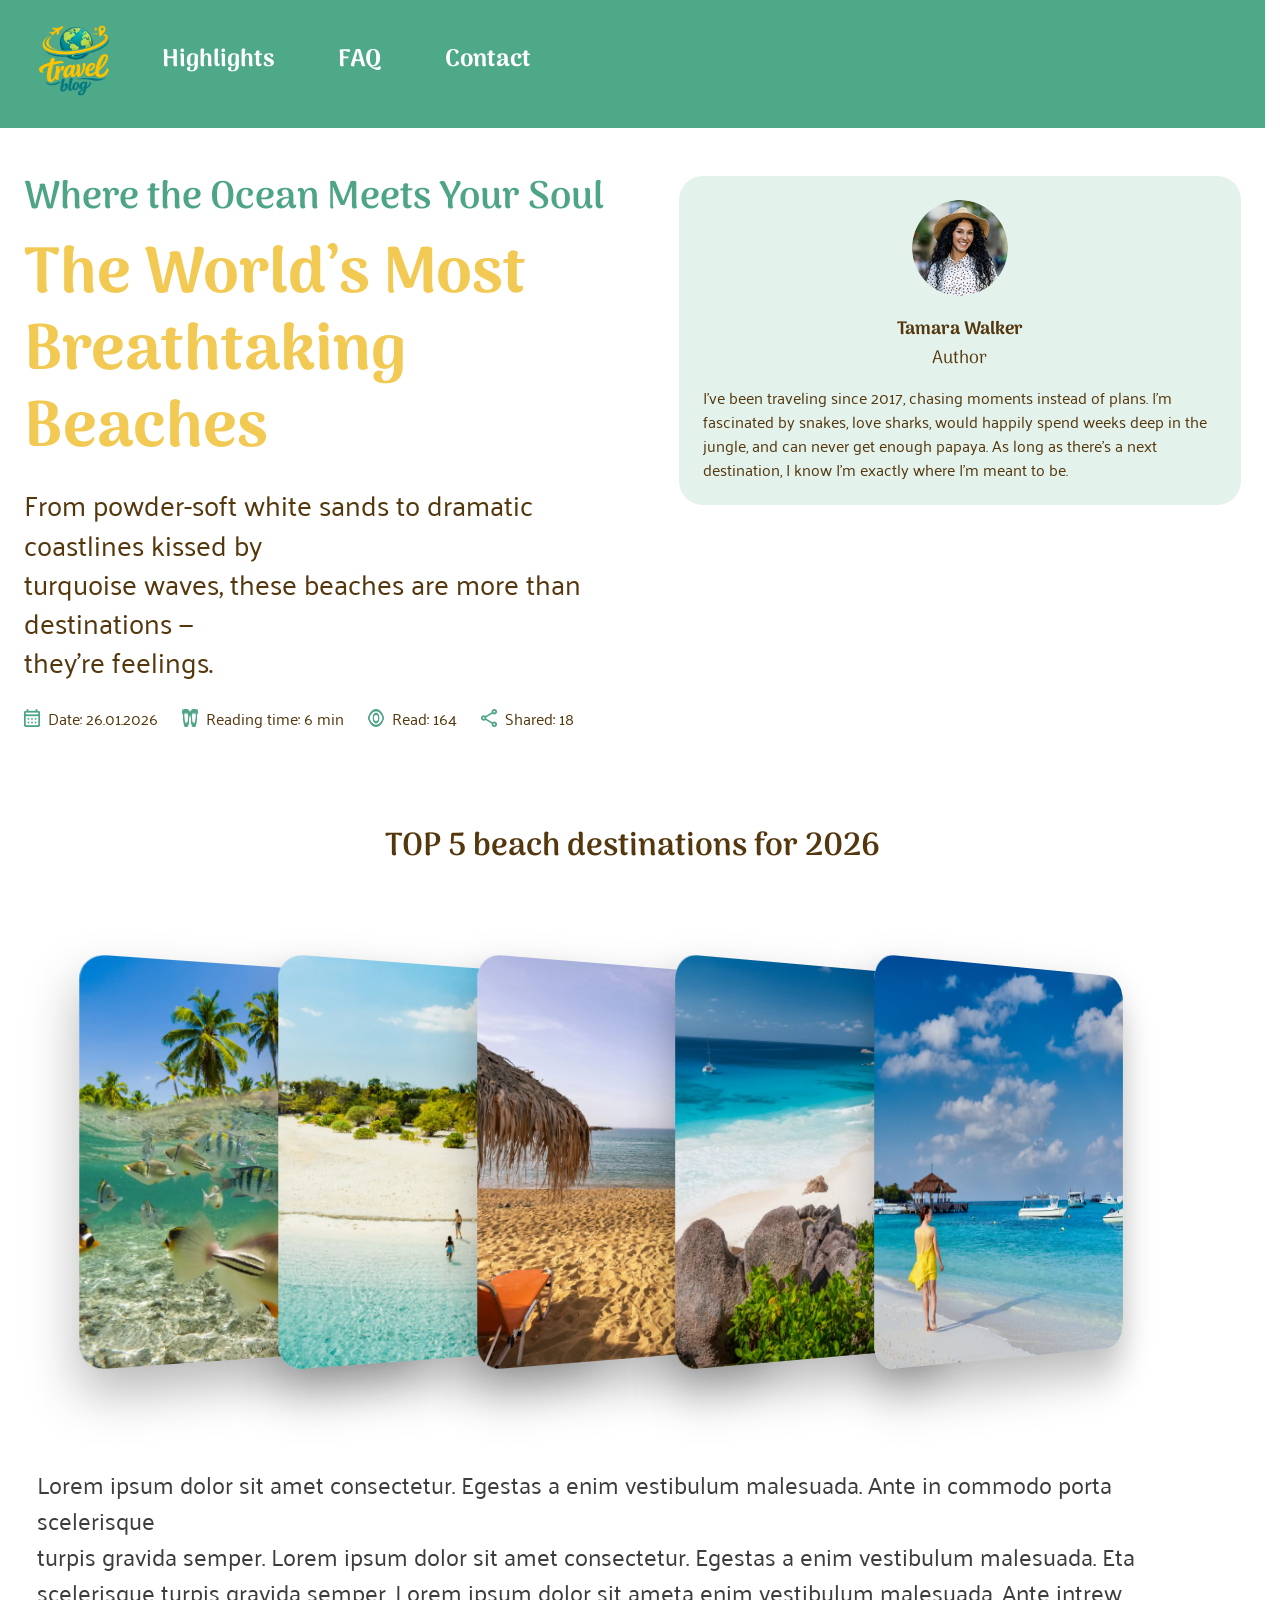
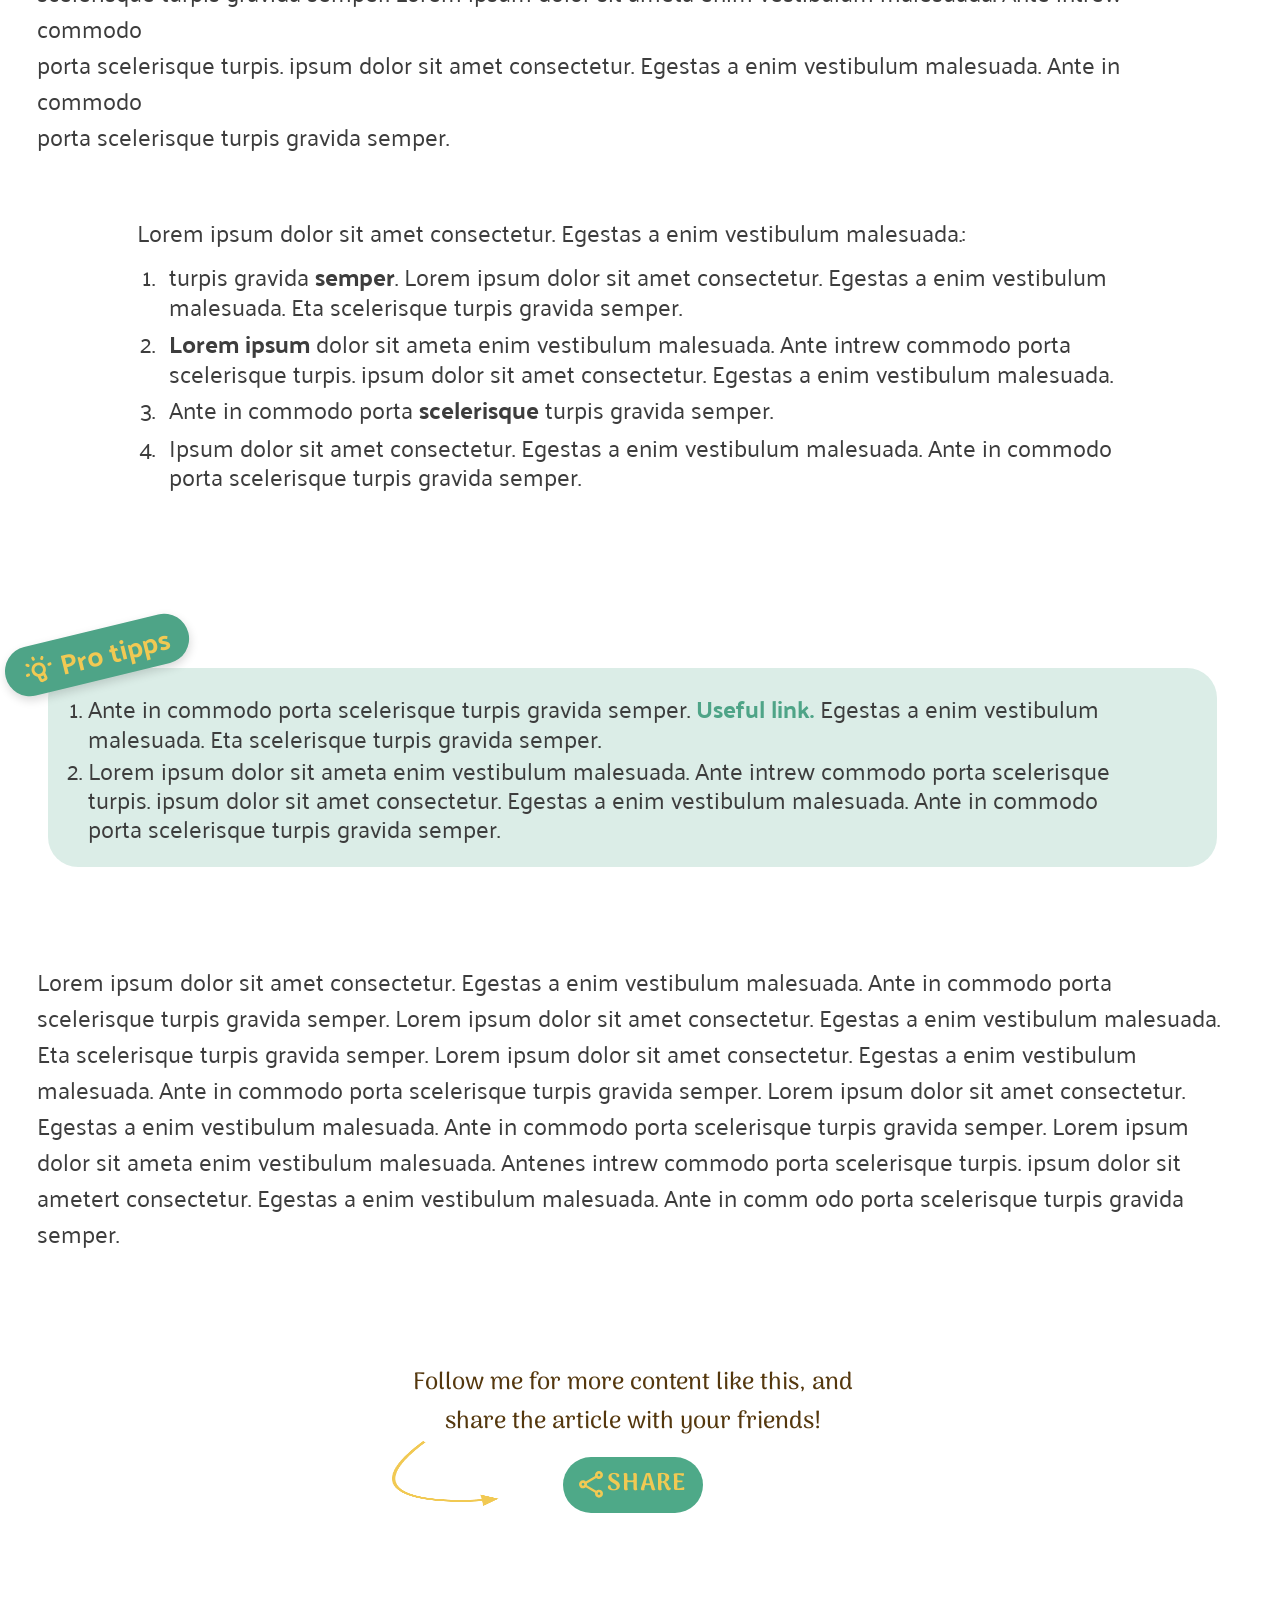
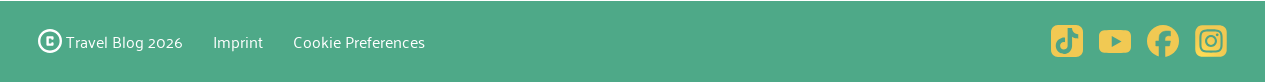
==== commit 2a952441: "mobilr version pfeil and navbar changed" ====
--- a/article01-beaches.html
+++ b/article01-beaches.html
@@ -1,14 +1,16 @@
 <!DOCTYPE html>
-<html lang="de">
+<html lang="en">
 <head>
   <meta charset="UTF-8">
   <meta name="viewport" content="width=device-width, initial-scale=1.0">
-  <title>Travel Blog</title>
+  <title>The World's Most Breathtaking Beaches | Travel Blog</title>
+  <meta name="description" content="From powder-soft white sands to dramatic coastlines kissed by turquoise waves: the top 5 beach destinations for 2026.">
    
 <link rel="icon" type="image/x-icon" href="assets/icons/logo.ico">
   <link rel="stylesheet" href="styles/font.css">
-    <link rel="stylesheet" href="article01-beaches.css">
-       <link rel="stylesheet" href="header-footer.css">
+  <link rel="stylesheet" href="style.css">
+  <link rel="stylesheet" href="header-footer.css">
+  <link rel="stylesheet" href="article01-beaches.css">
     
 
  
@@ -223,5 +225,31 @@
 
 
 
+
+  <nav class="mobile-nav" aria-label="Mobile Navigation">
+    <ul class="mobile-nav__list">
+      <li>
+        <a class="mobile-nav__link" href="index.html">
+          <img class="mobile-nav__icon" src="assets/icons/home-green.svg" alt="Home">
+        </a>
+      </li>
+      <li>
+        <a class="mobile-nav__link" href="index.html#highlights">
+          <img class="mobile-nav__icon" src="assets/icons/highlights-green.svg" alt="Highlights">
+        </a>
+      </li>
+      <li>
+        <a class="mobile-nav__link" href="index.html#faq">
+          <img class="mobile-nav__icon" src="assets/icons/faq-green.svg" alt="FAQ">
+        </a>
+      </li>
+      <li>
+        <a class="mobile-nav__link" href="index.html#contact">
+          <img class="mobile-nav__icon" src="assets/icons/contact-green.svg" alt="Contact">
+        </a>
+      </li>
+    </ul>
+  </nav>
+
 </body>
 </html>
--- a/styles/font.css
+++ b/styles/font.css
@@ -5,6 +5,26 @@
   font-weight: 400;
   src: url('../assets/fonts/palanquin-dark-v17-latin-regular.woff2') format('woff2');
 }
+
+/* palanquin-regular (400) - latin */
+@font-face {
+  font-display: swap;
+  font-family: 'Palanquin';
+  font-style: normal;
+  font-weight: 400;
+  src: url('../assets/fonts/palanquin-v17-latin-regular.woff2') format('woff2');
+}
+
+/* palanquin-500 - latin */
+@font-face {
+  font-display: swap; /* Check https://developer.mozilla.org/en-US/docs/Web/CSS/@font-face/font-display for other options. */
+  font-family: 'Palanquin';
+  font-style: normal;
+  font-weight: 500;
+  src: url('../assets/fonts/palanquin-v17-latin-500.woff2') format('woff2'); /* Chrome 36+, Opera 23+, Firefox 39+, Safari 12+, iOS 10+ */
+}
+
+/* palanquin-dark-600 - latin */
 @font-face {
   font-display: swap;
   font-family: 'Palanquin Dark';
@@ -13,21 +33,7 @@
   src: url('../assets/fonts/palanquin-dark-v17-latin-600.woff2') format('woff2');
 }
 
-
-@font-face {
-  font-display: swap;
-  font-family: 'Palanquin';
-  font-style: normal;
-  font-weight: 400;
-  src: url('../assets/fonts/palanquin-v17-latin-regular.woff2') format('woff2');
-}
-@font-face {
-  font-display: swap;
-  font-family: 'Palanquin';
-  font-style: normal;
-  font-weight: 500;
-  src: url('../assets/fonts/palanquin-v17-latin-500.woff2') format('woff2');
-}
+/* palanquin-600 - latin */
 @font-face {
   font-display: swap;
   font-family: 'Palanquin';
@@ -35,6 +41,8 @@
   font-weight: 600;
   src: url('../assets/fonts/palanquin-v17-latin-600.woff2') format('woff2');
 }
+
+/* palanquin-700 - latin */
 @font-face {
   font-display: swap;
   font-family: 'Palanquin';
--- a/style.css
+++ b/style.css
@@ -0,0 +1,440 @@
+:root {
+  --color-green: #4ea487;
+  --color-yellow: #f1c953;
+
+  --color-text-brown: #54370d;
+  --color-text-dark: #3d3d3d;
+
+  --color-navbar: #F8F5EB;
+  --color-white: #ffffff;
+  --color-send-button-text: #737373;
+  --color-send-button-border: rgb(48 48 48 / 50%);
+}
+
+* {
+  margin: 0;
+  padding: 0;
+  box-sizing: border-box;
+}
+
+html {
+  scrollbar-gutter: stable;
+}
+
+body {
+  margin: 0;
+  padding: 0;
+  font-family: "Palanquin", sans-serif;
+}
+
+/* Respektiert die Systemeinstellung "Bewegung reduzieren".
+   Animationen springen auf ihren Endzustand, statt zu laufen. */
+@media (prefers-reduced-motion: reduce) {
+
+  *,
+  *::before,
+  *::after {
+    animation-duration: 0.01ms !important;
+    animation-iteration-count: 1 !important;
+    transition-duration: 0.01ms !important;
+    scroll-behavior: auto !important;
+  }
+}
+
+.hero {
+  position: relative;
+  width: 100%;
+  height: 585px;
+  overflow: hidden;
+}
+.hero_height{
+height: 545px;
+
+}
+.hero__background {
+  position: absolute;
+  top: 0;
+  right: 0;
+  left: 600px;
+  width: 70%;
+  height: 545px;
+ object-fit: cover;
+
+  z-index: 1;
+  opacity: 1;
+  transform-origin: center bottom;
+  animation: zoomImage 6s ease-in-out 1.1s forwards;
+
+}
+
+@keyframes zoomImage {
+  0% {
+    transform: scale(1.15);
+  }
+
+  10% {
+    transform: scale(1.25);
+  }
+ 15% {
+    transform: scale(1.25);
+  }
+  
+  20% {
+    transform: scale(1.25);
+  }
+
+  100% {
+    transform: scale(1.3);
+  }
+}
+
+
+.landing-yellow-graphic-1
+{
+  width: 2200px;
+  flex-shrink: 0;
+}
+
+.hero_landing__images {
+  display: flex;
+  height: 546px;
+  position: relative;
+  z-index: 4;
+  opacity: 1;
+  animation:
+    yellow ease-in-out 2.5s forwards,
+    hideYellowImages 0s linear 2.5s forwards;
+}
+
+@keyframes yellow {
+  from {
+    transform: translateX(20px);
+  }
+
+  to {
+    transform: translateX(-2150px);
+  }
+}
+
+@keyframes hideYellowImages {
+  to {
+    visibility: hidden;
+  }
+}
+
+.landing-yellow-graphic-3 {
+  position: absolute;
+  inset: 0;
+  width: 2600px;
+  height: 575px;
+  object-fit: contain;
+  z-index: 2;
+  opacity: 0;
+  animation: showGraphic3 0.4s ease-in 2.1s forwards;
+}
+
+@keyframes showGraphic3 {
+  from {
+    opacity: 0;
+    transform: translateX(-1000px);
+  }
+
+  to {
+    opacity: 1;
+    transform: translateX(-1300px);
+  }
+}
+
+
+
+.hero__content {
+  position: absolute;
+  top: 50%;
+  left: 50%;
+  z-index: 5;
+  transform: translate(-50%, -60%);
+  text-align: left;
+  color: white;
+  animation: heroContentShift 0.6s ease-in-out 0.8s forwards;
+}
+
+@keyframes heroContentShift {
+  from {
+    top: 50%;
+    left: 50%;
+  }
+
+  to {
+    top: 48%;
+    left: 25%;
+  }
+}
+
+.einblend-title-hero {
+  animation: 0.5s slideIn ease-out forwards;
+
+  font-family: 'Arima';
+  font-style: normal;
+  font-weight: 700;
+  font-size: 60px;
+  line-height: 120%;
+  letter-spacing: normal;
+  color: #54370d;
+  margin-bottom: 32px;
+}
+
+@keyframes slideIn {
+  0% {
+    opacity: 0;
+    transform: translateY(100px);
+  }
+
+  100% {
+    opacity: 1;
+    transform: translateY(0);
+  }
+}
+
+.erscheinen-text-hero {
+  animation: fadeInEffect 1s ease-in-out forwards;
+
+  font-family: 'Palanquin';
+  font-style: normal;
+  font-weight: 600;
+  font-size: 28px;
+  line-height: 110%;
+  letter-spacing: normal;
+  color: #54370d;
+}
+
+@keyframes fadeInEffect {
+  0% {
+    opacity: 0;
+  }
+
+  100% {
+    opacity: 1;
+  }
+}
+
+
+.hero__badge {
+  position: absolute;
+  left: 40%;
+  top: 60%;
+  width: 130px;
+  height: 120px;
+  z-index: 4;
+  opacity: 0;
+  transform: translate(-50%, -50%) scale(0.6);
+  animation: heroBadgeIn 1.8s ease-out 2.4s forwards;
+}
+
+@keyframes heroBadgeIn {
+  from {
+    opacity: 0;
+    transform: translate(-50%, -50%) scale(0.6);
+  }
+
+  to {
+    opacity: 1;
+    transform: translate(-50%, -50%) scale(1);
+  }
+}
+
+.hero__badge-bg {
+  position: absolute;
+  top: 90%;
+  left: 50%;
+
+  width: 160px;
+  height: 160px;
+  filter: drop-shadow(0 4px 8px rgba(0, 0, 0, 0.45));
+  transform: translate(-50%, -50%);
+}
+
+.hero__badge-text {
+  position: absolute;
+  top: 90%;
+  left: 50%;
+  width: 132px;
+  height: 132px;
+  transform: translate(-50%, -50%);
+  animation: heroBadgeSpin 8s linear infinite;
+}
+
+@keyframes heroBadgeSpin {
+  from {
+    transform: translate(-50%, -50%) rotate(0deg);
+  }
+
+  to {
+    transform: translate(-50%, -50%) rotate(360deg);
+  }
+}
+
+.hero__badge-flag {
+  position: absolute;
+  width: 34%;
+  height: 34%;
+  top: 90%;
+  left: 50%;
+  transform: translate(-50%, -50%);
+  border-radius: 50%;
+}
+.hero picture {
+  display: contents;
+}
+
+
+
+@media (max-width: 376px) {
+  .hero {
+    height: 512px;
+    background-color: var(--color-yellow);
+  }
+
+  .hero_landing__images {
+    display: none;
+  }
+
+  .landing-yellow-graphic-3 {
+    inset: 0 auto auto 0;
+    width: 222px;
+    height: 299px;
+    opacity: 1;
+    transform: none;
+    animation: none;
+  }
+
+  .hero_height {
+    height: 100%;
+  }
+
+  .hero__background {
+    inset: 0;
+    width: 100%;
+    height: 100%;
+    object-position: -123px center;
+    transform: translateY(80px) scale(1.35);
+    animation: none;
+  }
+
+  .hero__content {
+    width: 1px;
+    height: 1px;
+    overflow: hidden;
+    clip-path: inset(50%);
+    animation: none;
+  }
+
+  .hero__badge {
+    left: 148px;
+    top: 214px;
+    width: 150px;
+    height: 150px;
+    animation-delay: 0.3s;
+  }
+
+  .hero__badge-bg {
+    top: 50%;
+    width: 150px;
+    height: 150px;
+  }
+
+  .hero__badge-text {
+    top: 50%;
+    width: 124px;
+    height: 124px;
+  }
+
+  .hero__badge-flag {
+    top: 50%;
+  }
+}
+
+
+@media (min-width: 377px) and (max-width: 1439px) {
+  .hero {
+    height: clamp(512px, 136.5vw, 717px);
+    background-color: var(--color-yellow);
+  }
+
+  .hero_landing__images {
+    display: none;
+  }
+
+  .hero_height {
+    height: 100%;
+  }
+
+  .landing-yellow-graphic-3 {
+    inset: 0 auto auto 0;
+    width: clamp(222px, 59.2vw, 311px);
+    height: clamp(299px, 79.7vw, 419px);
+    opacity: 1;
+    transform: none;
+    animation: none;
+  }
+
+  .hero__background {
+    inset: 0;
+    width: 100%;
+    height: 100%;
+    object-position: 31% center;
+    transform: translateY(15.6%) scale(1.35);
+    animation: none;
+  }
+
+  .hero__content {
+    width: 1px;
+    height: 1px;
+    overflow: hidden;
+    clip-path: inset(50%);
+    animation: none;
+  }
+
+  .hero__badge {
+    left: clamp(148px, 39.5vw, 207px);
+    top: clamp(214px, 57.1vw, 300px);
+    width: clamp(150px, 40vw, 210px);
+    height: clamp(150px, 40vw, 210px);
+    animation-delay: 0.3s;
+  }
+
+  .hero__badge-bg {
+    top: 50%;
+    width: clamp(150px, 40vw, 210px);
+    height: clamp(150px, 40vw, 210px);
+  }
+
+  .hero__badge-text {
+    top: 50%;
+    width: clamp(124px, 33.1vw, 174px);
+    height: clamp(124px, 33.1vw, 174px);
+  }
+
+  .hero__badge-flag {
+    top: 50%;
+  }
+}
+
+@media (min-width: 1440px) and (max-width: 1760px) {
+  .hero__badge {
+    left: calc(40% + 100px);
+  }
+}
+
+@media (min-width: 1950px) {
+  .hero__content {
+    margin-left: -80px;
+  }
+
+  .hero__badge {
+    left: calc(40% - 50px);
+  }
+
+  .landing-yellow-graphic-3 {
+    left: 220px;
+  }
+}
--- a/header-footer.css
+++ b/header-footer.css
@@ -155,8 +155,12 @@
 .navbar__nav a:hover,
 .navbar__nav a:visited {
   text-decoration: none;
-  outline: none;
-
+}
+
+.navbar__nav a:focus-visible {
+  outline: 3px solid #F1C953;
+  outline-offset: 4px;
+  border-radius: 2px;
 }
 
 .navbar__nav a:active,
@@ -512,3 +516,52 @@
     height: auto;
   }
 }
+
+
+/* Mobile Bottom-Navbar (nur Handymodus) */
+.mobile-nav {
+  display: none;
+}
+
+@media (max-width: 376px) {
+  body {
+    padding-bottom: 88px;
+  }
+
+  .mobile-nav {
+    position: fixed;
+    bottom: 0;
+    left: 0;
+    z-index: 100;
+    display: flex;
+    align-items: center;
+    justify-content: center;
+    width: 100%;
+    height: 88px;
+    padding: 24px 25px;
+    background-color: #F1C953;
+    opacity: 1;
+  }
+
+  .mobile-nav__list {
+    display: flex;
+    align-items: center;
+    justify-content: center;
+    gap: 48px;
+    margin: 0;
+    padding: 0;
+    list-style: none;
+  }
+
+  .mobile-nav__link {
+    display: flex;
+    align-items: center;
+    justify-content: center;
+  }
+
+  .mobile-nav__icon {
+    display: block;
+    width: 40px;
+    height: 40px;
+  }
+}
--- a/article01-beaches.css
+++ b/article01-beaches.css
@@ -571,22 +571,21 @@
 
   .pro-tip__box {
     margin-top: 0;
-    padding-top: 46px;
+    padding-top: 52px;
   }
 
   .pro-tip__badge {
     font-size: 28px;
+    top: -32px;
+    left: -8px;
+    width: 195.92px;
+    height: 66px;
+    justify-content: center;
   }
 
   .pro-tip__badge-icon {
     width: 50px;
     height: 50px;
-  }
-
-     50px-Icon von 44px auf rund 66px Hoehe waechst. */
-  .pro-tip__badge {
-    top: -32px;
-    left: -8px;
   }
 
   .pro-tip__list li {
@@ -622,7 +621,7 @@
   }
 
   .share_btn {
-    width: 158px;
+    width: 138px;
     height: 48px;
     gap: 10px;
     border-radius: 40px;
@@ -649,7 +648,7 @@
   }
 
   .share_toggle_input:checked ~ .share_reveal {
-    transform: translateX(-44px);
+    transform: translate(-44px, 10px);
   }
 
   .share_btn {
@@ -710,6 +709,28 @@
   }
 
   .share_pfeil {
-    transform: translate(-8px, -15px);
-  }
-}
+    transform: translate(-48px, -15px);
+  }
+}
+
+
+/* Share-Pfeil bis 360px 20px weiter nach rechts (-64px + 20px = -44px) */
+@media (max-width: 360px) {
+  .share_pfeil {
+    transform: translate(-44px, 0);
+  }
+}
+
+/* Ab 465px wieder wie im Mobilbereich (<=376px) positionieren */
+@media (min-width: 465px) and (max-width: 1439px) {
+  .share_pfeil {
+    transform: translate(-64px, 0);
+  }
+}
+
+/* 377-460px: 35px nach rechts (-48px + 35px), 10px nach unten (-15px + 10px) */
+@media (min-width: 377px) and (max-width: 460px) {
+  .share_pfeil {
+    transform: translate(-13px, -5px);
+  }
+}
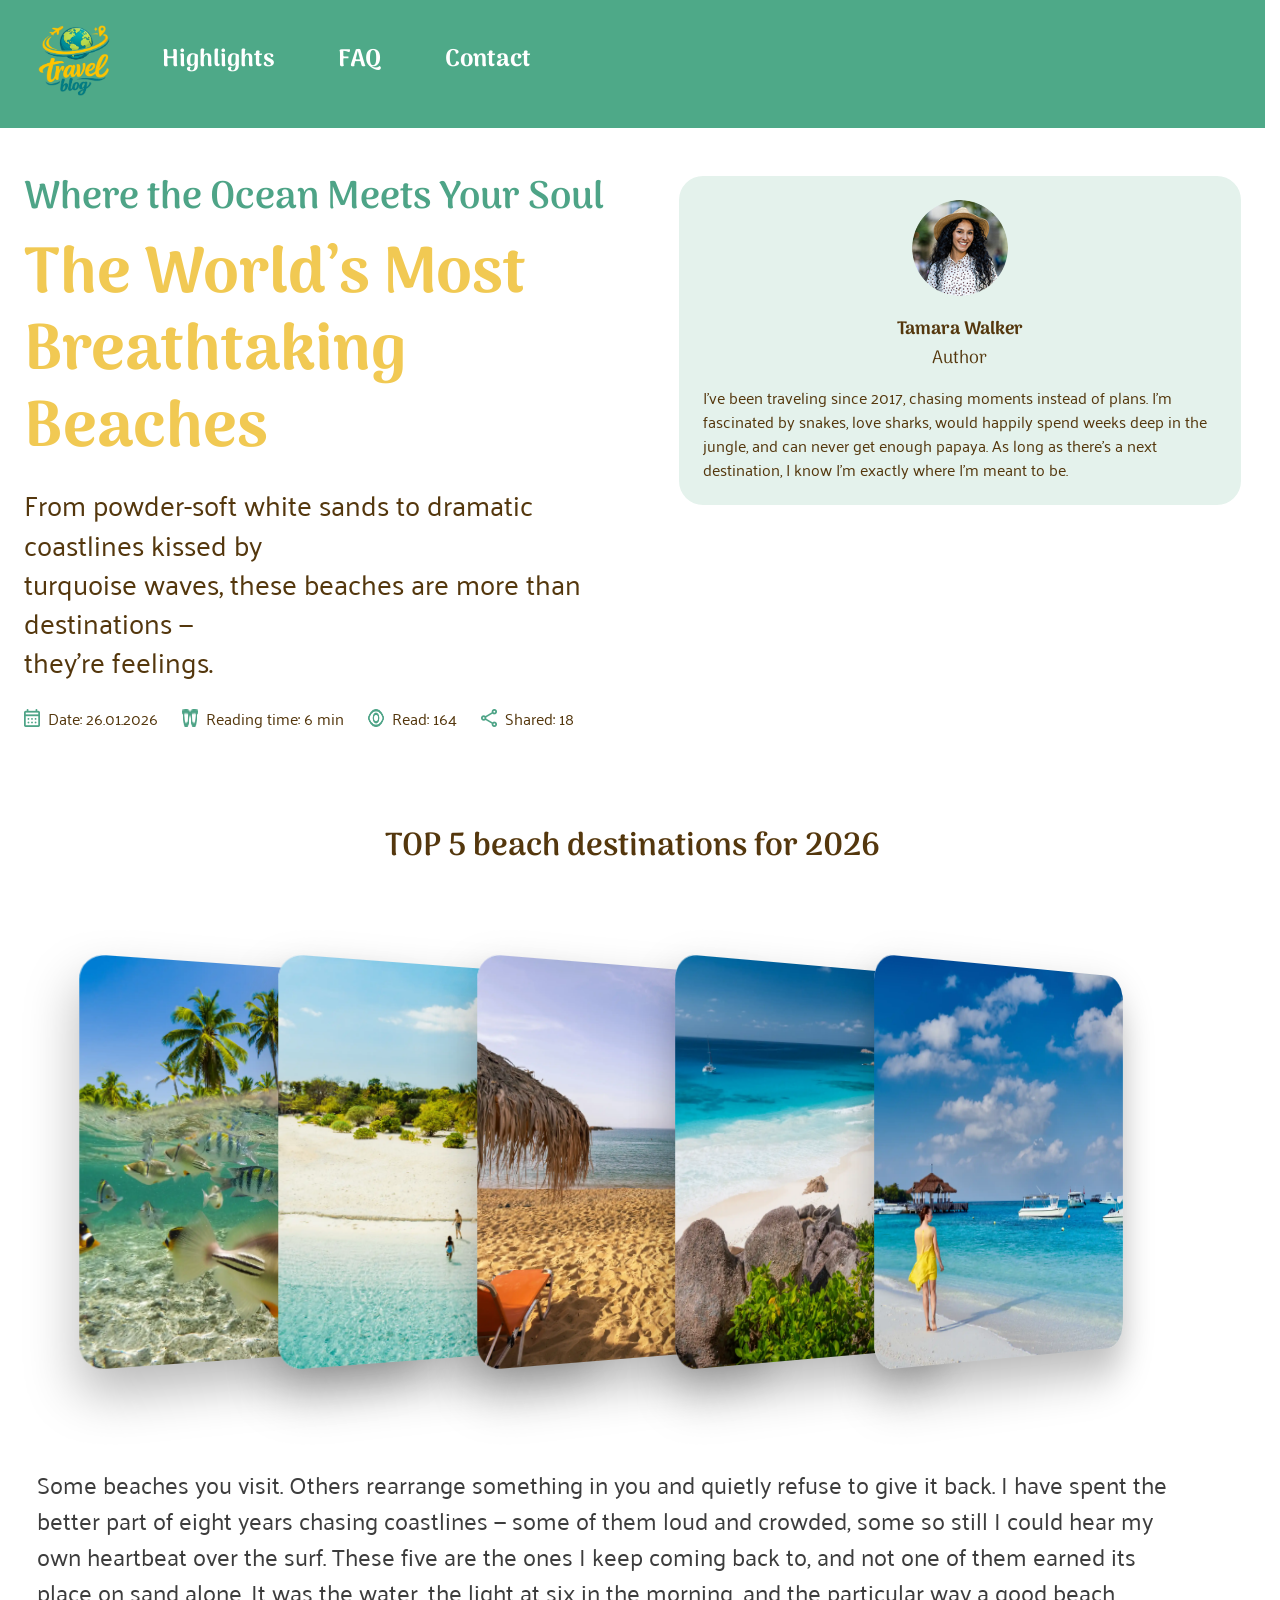
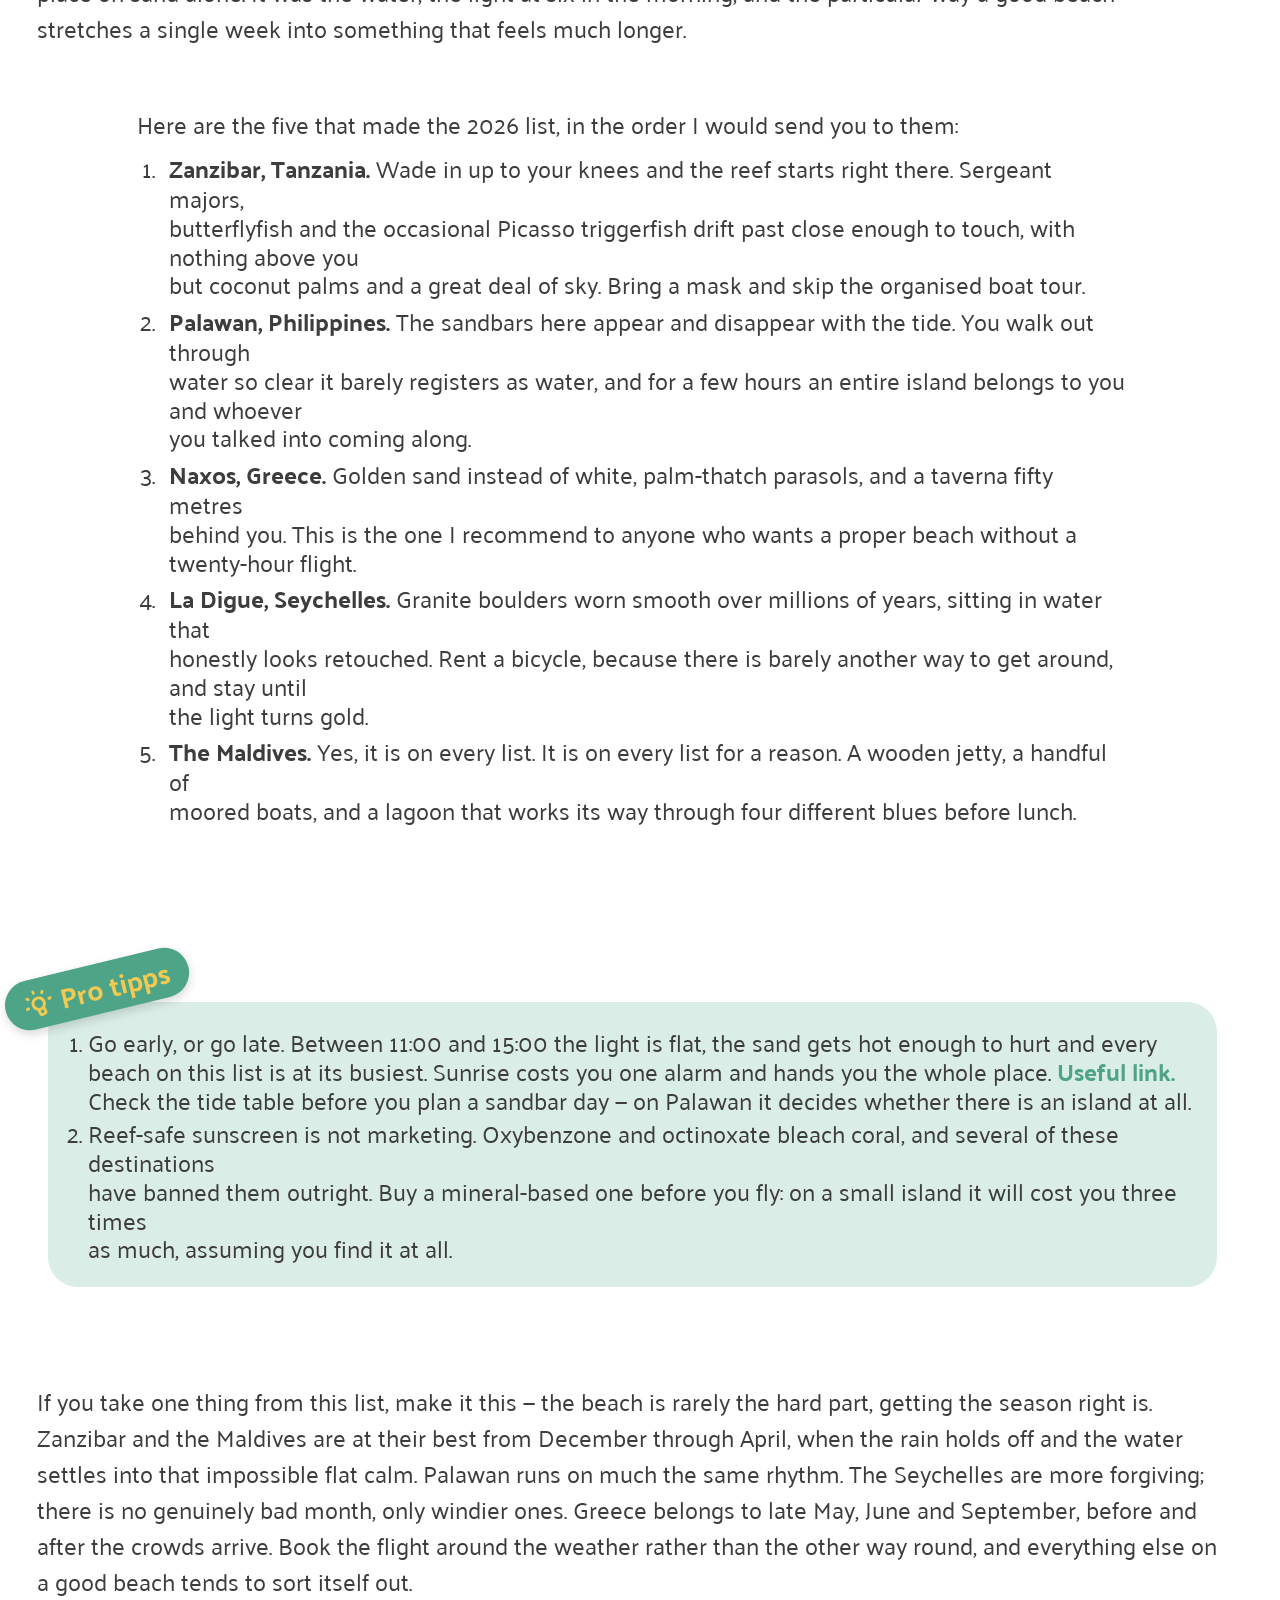
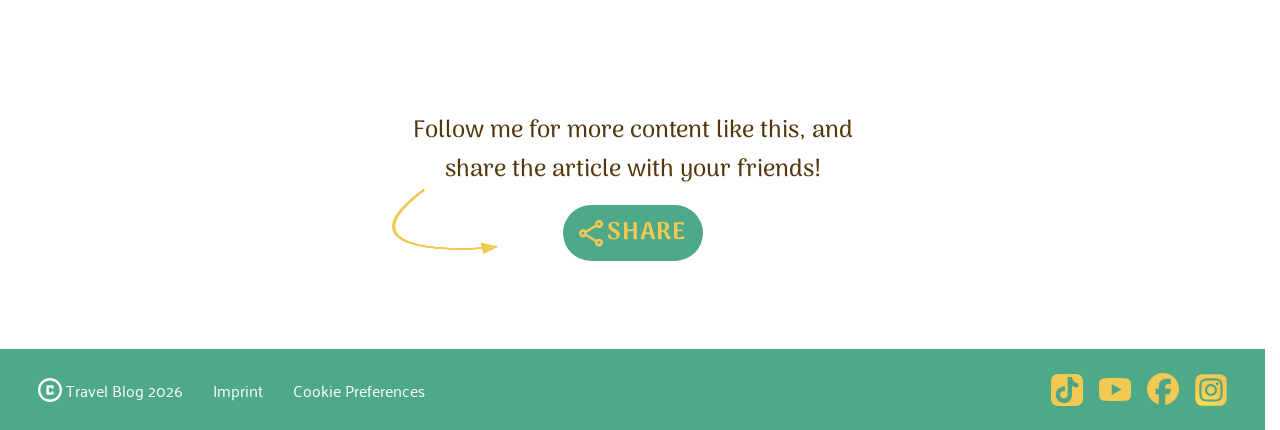
==== commit b4131ca3: "article01 text changed" ====
--- a/article01-beaches.html
+++ b/article01-beaches.html
@@ -124,22 +124,24 @@
     </section>
   </main>
 
-
 <span class="beach-carousel_text">
-Lorem ipsum dolor sit amet consectetur. Egestas a enim vestibulum malesuada. Ante in commodo porta scelerisque <br> turpis gravida semper. 
- Lorem ipsum dolor sit amet consectetur. Egestas a enim vestibulum malesuada. Eta <br> scelerisque turpis gravida semper.  Lorem ipsum dolor sit ameta enim vestibulum malesuada.
-  Ante intrew commodo <br> porta scelerisque turpis. ipsum dolor sit amet consectetur. Egestas a enim vestibulum malesuada. Ante in commodo <br> porta scelerisque turpis gravida semper. 
+Some beaches you visit. Others rearrange something in you and quietly refuse to give it back. I have spent the <br>
+better part of eight years chasing coastlines — some of them loud and crowded, some so still I could hear my <br>
+own heartbeat over the surf. These five are the ones I keep coming back to, and not one of them earned its <br>
+place on sand alone. It was the water, the light at six in the morning, and the particular way a good beach <br>
+stretches a single week into something that feels much longer.
 </span>
 
 
 
   <div class="beach_list">
-   <p>Lorem ipsum dolor sit amet consectetur. Egestas a enim vestibulum malesuada.:</p>
+   <p>Here are the five that made the 2026 list, in the order I would send you to them:</p>
 <ol>
-  <li>turpis gravida <strong>semper</strong>.  Lorem ipsum dolor sit amet consectetur. Egestas a enim vestibulum <br> malesuada. Eta scelerisque turpis gravida semper. </li>
-<li><strong>Lorem ipsum </strong>dolor sit ameta enim vestibulum malesuada. Ante intrew commodo porta<br> scelerisque turpis. ipsum dolor sit amet consectetur. Egestas a enim vestibulum malesuada. </li>
-<li>Ante in commodo porta <strong>scelerisque</strong> turpis gravida semper. </li>
-<li>Ipsum dolor sit amet consectetur. Egestas a enim vestibulum malesuada. Ante in commodo<br> porta scelerisque turpis gravida semper. </li>
+  <li><strong>Zanzibar, Tanzania.</strong> Wade in up to your knees and the reef starts right there. Sergeant majors, <br> butterflyfish and the occasional Picasso triggerfish drift past close enough to touch, with nothing above you <br> but coconut palms and a great deal of sky. Bring a mask and skip the organised boat tour.</li>
+<li><strong>Palawan, Philippines.</strong> The sandbars here appear and disappear with the tide. You walk out through <br> water so clear it barely registers as water, and for a few hours an entire island belongs to you and whoever <br> you talked into coming along.</li>
+<li><strong>Naxos, Greece.</strong> Golden sand instead of white, palm-thatch parasols, and a taverna fifty metres <br> behind you. This is the one I recommend to anyone who wants a proper beach without a twenty-hour flight.</li>
+<li><strong>La Digue, Seychelles.</strong> Granite boulders worn smooth over millions of years, sitting in water that <br> honestly looks retouched. Rent a bicycle, because there is barely another way to get around, and stay until <br> the light turns gold.</li>
+<li><strong>The Maldives.</strong> Yes, it is on every list. It is on every list for a reason. A wooden jetty, a handful of <br> moored boats, and a lagoon that works its way through four different blues before lunch.</li>
 </ol>
 </div>
 
@@ -152,8 +154,8 @@
       </span>
 
       <ol class="pro-tip__list">
-        <li>Ante in commodo porta scelerisque turpis gravida semper. <strong class="pro-tip__link">Useful link.</strong> Egestas a enim vestibulum malesuada. Eta scelerisque turpis gravida semper.</li>
-        <li>Lorem ipsum dolor sit ameta enim vestibulum malesuada. Ante intrew commodo porta scelerisque <br>turpis. ipsum dolor sit amet consectetur. Egestas a enim vestibulum malesuada. Ante in commodo<br> porta scelerisque turpis gravida semper.</li>
+        <li>Go early, or go late. Between 11:00 and 15:00 the light is flat, the sand gets hot enough to hurt and every beach on this list is at its busiest. Sunrise costs you one alarm and hands you the whole place. <strong class="pro-tip__link">Useful link.</strong> Check the tide table before you plan a sandbar day — on Palawan it decides whether there is an island at all.</li>
+        <li>Reef-safe sunscreen is not marketing. Oxybenzone and octinoxate bleach coral, and several of these destinations <br>have banned them outright. Buy a mineral-based one before you fly: on a small island it will cost you three times<br> as much, assuming you find it at all.</li>
       </ol>
     </div>
   </section>
@@ -161,13 +163,9 @@
 
 
   <span class="beach-carousel_text">
-Lorem ipsum dolor sit amet consectetur. Egestas a enim vestibulum malesuada. Ante in commodo porta scelerisque turpis gravida semper.  Lorem ipsum dolor sit amet consectetur. Egestas a enim vestibulum malesuada. Eta scelerisque turpis gravida semper. Lorem ipsum dolor sit amet consectetur.
-Egestas a enim vestibulum malesuada. Ante in commodo porta scelerisque turpis gravida semper.  Lorem ipsum dolor sit amet consectetur. Egestas a enim vestibulum malesuada. Ante in commodo porta scelerisque turpis gravida semper. Lorem ipsum dolor sit ameta enim vestibulum malesuada. Antenes intrew commodo porta scelerisque turpis. ipsum dolor sit ametert consectetur. Egestas a enim vestibulum malesuada. Ante in comm odo porta scelerisque turpis gravida semper.
+If you take one thing from this list, make it this — the beach is rarely the hard part, getting the season right is. Zanzibar and the Maldives are at their best from December through April, when the rain holds off and the water settles into that impossible flat calm. Palawan runs on much the same rhythm.
+The Seychelles are more forgiving; there is no genuinely bad month, only windier ones. Greece belongs to late May, June and September, before and after the crowds arrive. Book the flight around the weather rather than the other way round, and everything else on a good beach tends to sort itself out.
   </span>
-
-
-
-
 <section class="share">
 <p class="share_text">Follow me for more content like this, and<br>share the article with your friends!</p>
 
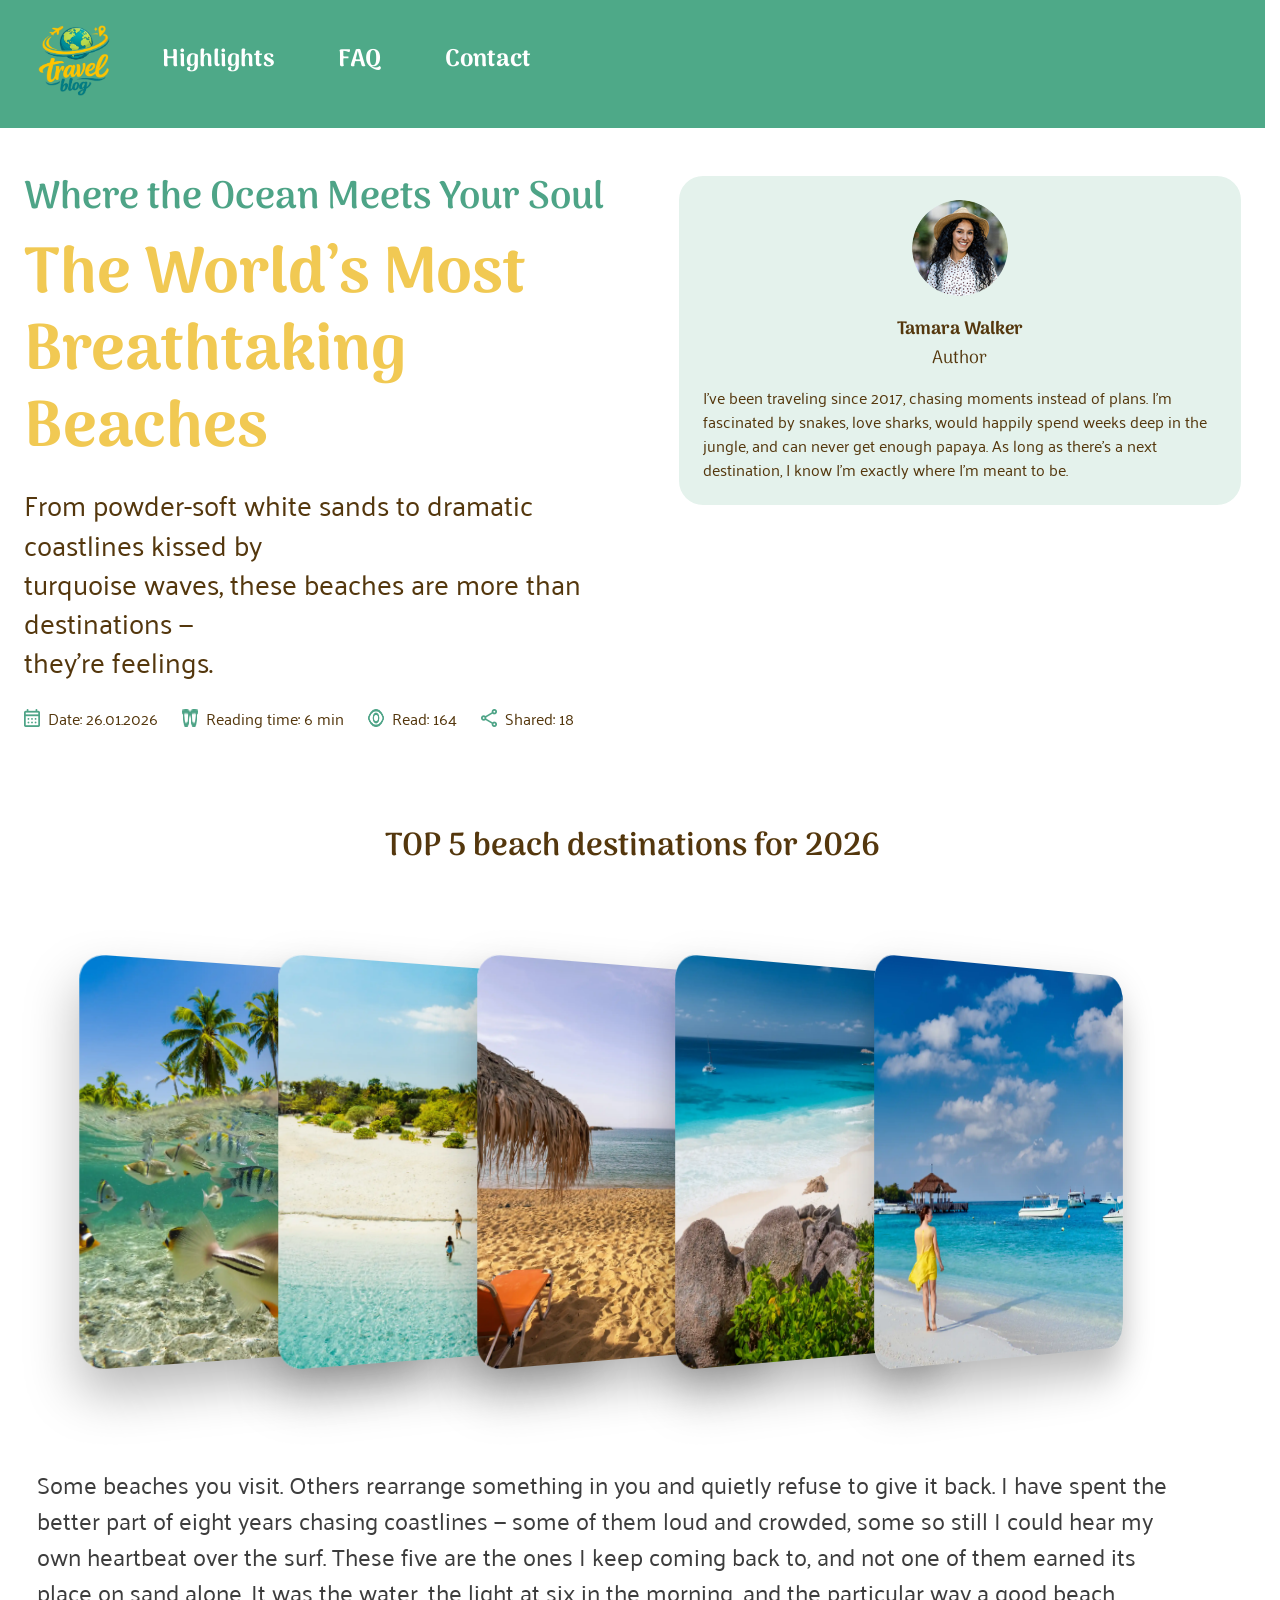
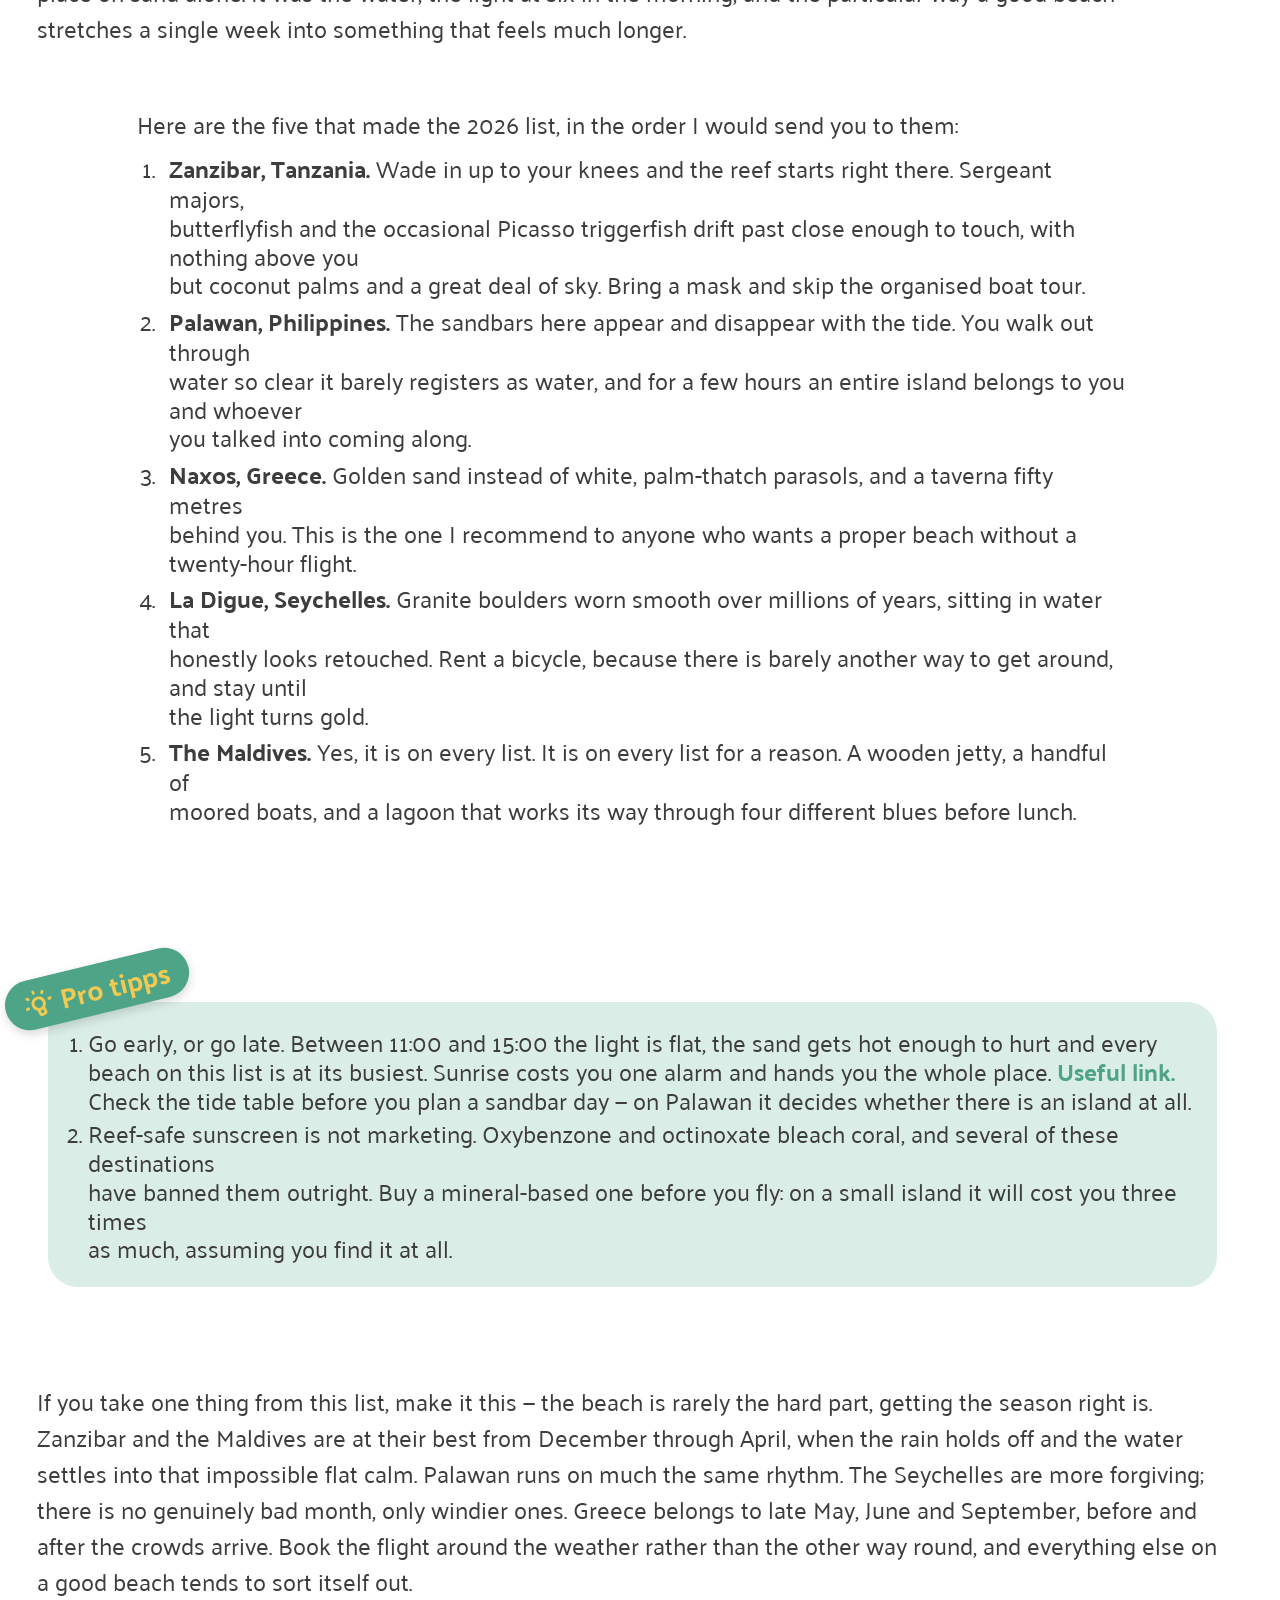
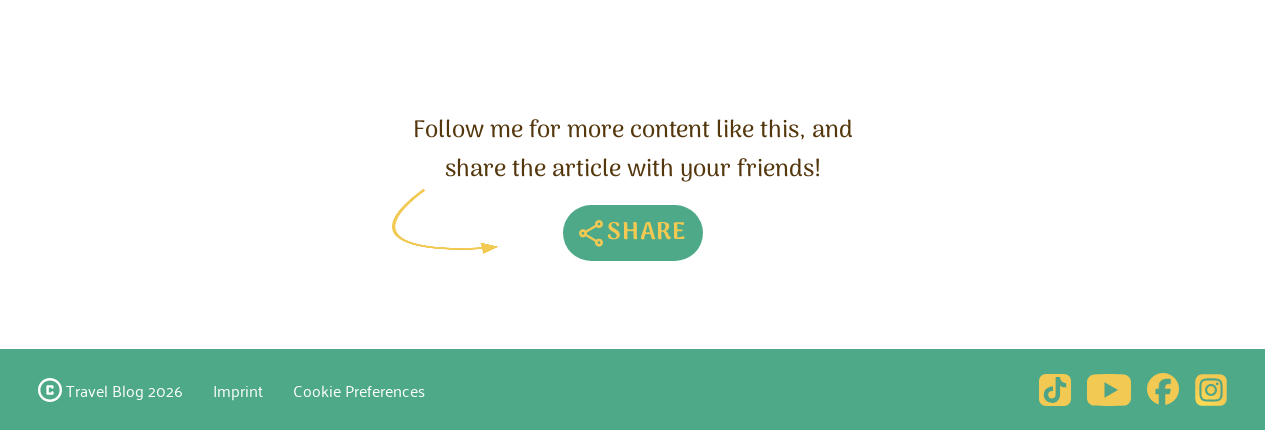
==== commit f3a97ee9: "articvle01 beach-carousel changed" ====
--- a/article01-beaches.html
+++ b/article01-beaches.html
@@ -89,36 +89,30 @@
     <section class="beach-carousel">
       <div class="beach-carousel__container">
         <h2 class="beach-carousel__title">TOP 5 beach destinations for 2026</h2>
-
-        <input class="beach-carousel__radio" type="radio" name="beach-slider" id="beach-slide-1" checked>
-        <input class="beach-carousel__radio" type="radio" name="beach-slider" id="beach-slide-2">
-        <input class="beach-carousel__radio" type="radio" name="beach-slider" id="beach-slide-3">
-        <input class="beach-carousel__radio" type="radio" name="beach-slider" id="beach-slide-4">
-        <input class="beach-carousel__radio" type="radio" name="beach-slider" id="beach-slide-5">
         <div class="beach-carousel__track">
-          <figure class="beach-carousel__card">
+          <figure class="beach-carousel__card" id="beach-card-1">
             <img class="beach-carousel__image" src="assets/images/carousel02-beach1.png" alt="Snorkeling scene with tropical fish and palm trees">
           </figure>
-          <figure class="beach-carousel__card">
+          <figure class="beach-carousel__card" id="beach-card-2">
             <img class="beach-carousel__image" src="assets/images/carousel02-beach2.png" alt="Couple walking on a white sandbar surrounded by turquoise water">
           </figure>
-          <figure class="beach-carousel__card">
+          <figure class="beach-carousel__card" id="beach-card-3">
             <img class="beach-carousel__image" src="assets/images/carousel02-beach3.png" alt="Straw beach umbrellas and loungers facing the sea">
           </figure>
-          <figure class="beach-carousel__card">
+          <figure class="beach-carousel__card" id="beach-card-4">
             <img class="beach-carousel__image" src="assets/images/carousel02-beach4.png" alt="Aerial view of a rocky tropical beach with turquoise water">
           </figure>
-          <figure class="beach-carousel__card">
+          <figure class="beach-carousel__card" id="beach-card-5">
             <img class="beach-carousel__image" src="assets/images/carousel01-02-beach5.png" alt="Woman in a yellow dress walking along the beach with boats in the background">
           </figure>
         </div>
 
         <div class="beach-carousel__dots">
-          <label for="beach-slide-1" aria-label="Bild 1"></label>
-          <label for="beach-slide-2" aria-label="Bild 2"></label>
-          <label for="beach-slide-3" aria-label="Bild 3"></label>
-          <label for="beach-slide-4" aria-label="Bild 4"></label>
-          <label for="beach-slide-5" aria-label="Bild 5"></label>
+          <a href="#beach-card-1" aria-label="Bild 1"></a>
+          <a href="#beach-card-2" aria-label="Bild 2"></a>
+          <a href="#beach-card-3" aria-label="Bild 3"></a>
+          <a href="#beach-card-4" aria-label="Bild 4"></a>
+          <a href="#beach-card-5" aria-label="Bild 5"></a>
         </div>
       </div>
     </section>
--- a/styles/font.css
+++ b/styles/font.css
@@ -6,7 +6,6 @@
   src: url('../assets/fonts/palanquin-dark-v17-latin-regular.woff2') format('woff2');
 }
 
-/* palanquin-regular (400) - latin */
 @font-face {
   font-display: swap;
   font-family: 'Palanquin';
@@ -15,16 +14,14 @@
   src: url('../assets/fonts/palanquin-v17-latin-regular.woff2') format('woff2');
 }
 
-/* palanquin-500 - latin */
 @font-face {
-  font-display: swap; /* Check https://developer.mozilla.org/en-US/docs/Web/CSS/@font-face/font-display for other options. */
+  font-display: swap;
   font-family: 'Palanquin';
   font-style: normal;
   font-weight: 500;
-  src: url('../assets/fonts/palanquin-v17-latin-500.woff2') format('woff2'); /* Chrome 36+, Opera 23+, Firefox 39+, Safari 12+, iOS 10+ */
+  src: url('../assets/fonts/palanquin-v17-latin-500.woff2') format('woff2');
 }
 
-/* palanquin-dark-600 - latin */
 @font-face {
   font-display: swap;
   font-family: 'Palanquin Dark';
@@ -33,7 +30,6 @@
   src: url('../assets/fonts/palanquin-dark-v17-latin-600.woff2') format('woff2');
 }
 
-/* palanquin-600 - latin */
 @font-face {
   font-display: swap;
   font-family: 'Palanquin';
@@ -42,7 +38,6 @@
   src: url('../assets/fonts/palanquin-v17-latin-600.woff2') format('woff2');
 }
 
-/* palanquin-700 - latin */
 @font-face {
   font-display: swap;
   font-family: 'Palanquin';
--- a/style.css
+++ b/style.css
@@ -27,8 +27,6 @@
   font-family: "Palanquin", sans-serif;
 }
 
-/* Respektiert die Systemeinstellung "Bewegung reduzieren".
-   Animationen springen auf ihren Endzustand, statt zu laufen. */
 @media (prefers-reduced-motion: reduce) {
 
   *,
@@ -47,24 +45,22 @@
   height: 585px;
   overflow: hidden;
 }
-.hero_height{
-height: 545px;
-
-}
+
+.hero_height {
+  height: 545px;
+}
+
 .hero__background {
   position: absolute;
   top: 0;
-  right: 0;
   left: 600px;
-  width: 70%;
+  width: max(70%, calc(100% - 600px));
   height: 545px;
- object-fit: cover;
-
+  object-fit: cover;
   z-index: 1;
   opacity: 1;
   transform-origin: center bottom;
   animation: zoomImage 6s ease-in-out 1.1s forwards;
-
 }
 
 @keyframes zoomImage {
@@ -75,10 +71,11 @@
   10% {
     transform: scale(1.25);
   }
- 15% {
+
+  15% {
     transform: scale(1.25);
   }
-  
+
   20% {
     transform: scale(1.25);
   }
@@ -88,9 +85,7 @@
   }
 }
 
-
-.landing-yellow-graphic-1
-{
+.landing-yellow-graphic-1 {
   width: 2200px;
   flex-shrink: 0;
 }
@@ -122,11 +117,21 @@
   }
 }
 
-.landing-yellow-graphic-3 {
-  position: absolute;
-  inset: 0;
+
+
+.hero__graphic-group {
+  position: absolute;
+  top: 0;
+  left: -1300px;
   width: 2600px;
   height: 575px;
+}
+
+.landing-yellow-graphic-3 {
+  position: absolute;
+  inset: 0;
+  width: 100%;
+  height: 100%;
   object-fit: contain;
   z-index: 2;
   opacity: 0;
@@ -136,21 +141,87 @@
 @keyframes showGraphic3 {
   from {
     opacity: 0;
-    transform: translateX(-1000px);
+    transform: translateX(300px);
   }
 
   to {
     opacity: 1;
-    transform: translateX(-1300px);
-  }
-}
-
+    transform: translateX(0);
+  }
+}
+
+.hero__badge {
+  --badge-slide-from: 320px;
+
+  position: absolute;
+  left: 77.92%;
+  top: 61%;
+  width: 130px;
+  height: 120px;
+  z-index: 4;
+  transform: translate(-50%, calc(-50% + var(--badge-slide-from)));
+  animation: heroBadgeIn 1.2s cubic-bezier(0.22, 1, 0.36, 1) 2.4s forwards;
+}
+
+@keyframes heroBadgeIn {
+  from {
+    transform: translate(-50%, calc(-50% + var(--badge-slide-from)));
+  }
+
+  to {
+    transform: translate(-50%, -50%);
+  }
+}
+
+.hero__badge-bg {
+  position: absolute;
+  top: 90%;
+  left: 50%;
+  width: 160px;
+  height: 160px;
+  filter: drop-shadow(0 4px 8px rgba(0, 0, 0, 0.45));
+  transform: translate(-50%, -50%);
+}
+
+.hero__badge-text {
+  position: absolute;
+  top: 90%;
+  left: 50%;
+  width: 132px;
+  height: 132px;
+  transform: translate(-50%, -50%);
+  animation: heroBadgeSpin 8s linear infinite;
+}
+
+@keyframes heroBadgeSpin {
+  from {
+    transform: translate(-50%, -50%) rotate(0deg);
+  }
+
+  to {
+    transform: translate(-50%, -50%) rotate(360deg);
+  }
+}
+
+.hero__badge-flag {
+  position: absolute;
+  width: 34%;
+  height: 34%;
+  top: 90%;
+  left: 50%;
+  transform: translate(-50%, -50%);
+  border-radius: 50%;
+}
+
+.hero picture {
+  display: contents;
+}
 
 
 .hero__content {
   position: absolute;
-  top: 50%;
-  left: 50%;
+  top: 50.87%;
+  left: 77.69%;
   z-index: 5;
   transform: translate(-50%, -60%);
   text-align: left;
@@ -160,13 +231,13 @@
 
 @keyframes heroContentShift {
   from {
-    top: 50%;
-    left: 50%;
-  }
-
-  to {
-    top: 48%;
-    left: 25%;
+    top: 50.87%;
+    left: 77.69%;
+  }
+
+  to {
+    top: 48.83%;
+    left: 63.85%;
   }
 }
 
@@ -218,97 +289,74 @@
 }
 
 
-.hero__badge {
-  position: absolute;
-  left: 40%;
-  top: 60%;
-  width: 130px;
-  height: 120px;
-  z-index: 4;
-  opacity: 0;
-  transform: translate(-50%, -50%) scale(0.6);
-  animation: heroBadgeIn 1.8s ease-out 2.4s forwards;
-}
-
-@keyframes heroBadgeIn {
-  from {
-    opacity: 0;
-    transform: translate(-50%, -50%) scale(0.6);
-  }
-
-  to {
+@media (max-width: 1439px) {
+  .hero {
+    background-color: var(--color-yellow);
+  }
+
+  .hero_landing__images {
+    display: none;
+  }
+
+  .hero_height {
+    height: 100%;
+  }
+
+  .hero__content {
+    width: 1px;
+    height: 1px;
+    overflow: hidden;
+    clip-path: inset(50%);
+    animation: none;
+  }
+
+  .hero__graphic-group {
+    top: 0;
+    left: 0;
+  }
+
+  .landing-yellow-graphic-3 {
     opacity: 1;
-    transform: translate(-50%, -50%) scale(1);
-  }
-}
-
-.hero__badge-bg {
-  position: absolute;
-  top: 90%;
-  left: 50%;
-
-  width: 160px;
-  height: 160px;
-  filter: drop-shadow(0 4px 8px rgba(0, 0, 0, 0.45));
-  transform: translate(-50%, -50%);
-}
-
-.hero__badge-text {
-  position: absolute;
-  top: 90%;
-  left: 50%;
-  width: 132px;
-  height: 132px;
-  transform: translate(-50%, -50%);
-  animation: heroBadgeSpin 8s linear infinite;
-}
-
-@keyframes heroBadgeSpin {
-  from {
-    transform: translate(-50%, -50%) rotate(0deg);
-  }
-
-  to {
-    transform: translate(-50%, -50%) rotate(360deg);
-  }
-}
-
-.hero__badge-flag {
-  position: absolute;
-  width: 34%;
-  height: 34%;
-  top: 90%;
-  left: 50%;
-  transform: translate(-50%, -50%);
-  border-radius: 50%;
-}
-.hero picture {
-  display: contents;
-}
-
+    animation: none;
+  }
+
+  .hero__badge {
+    --badge-slide-from: 400px;
+
+    left: 66.7%;
+    top: 71.6%;
+    width: 67.6%;
+    height: auto;
+    aspect-ratio: 1;
+    animation-delay: 0.3s;
+  }
+
+  .hero__badge-bg {
+    top: 50%;
+    width: 100%;
+    height: 100%;
+  }
+
+  .hero__badge-text {
+    top: 50%;
+    width: 82.7%;
+    height: 82.7%;
+  }
+
+  .hero__badge-flag {
+    top: 50%;
+  }
+}
 
 
 @media (max-width: 376px) {
   .hero {
     height: 512px;
-    background-color: var(--color-yellow);
-  }
-
-  .hero_landing__images {
-    display: none;
-  }
-
-  .landing-yellow-graphic-3 {
-    inset: 0 auto auto 0;
+  }
+
+  .hero__graphic-group {
     width: 222px;
     height: 299px;
-    opacity: 1;
-    transform: none;
-    animation: none;
-  }
-
-  .hero_height {
-    height: 100%;
   }
 
   .hero__background {
@@ -319,62 +367,20 @@
     transform: translateY(80px) scale(1.35);
     animation: none;
   }
-
-  .hero__content {
-    width: 1px;
-    height: 1px;
-    overflow: hidden;
-    clip-path: inset(50%);
-    animation: none;
-  }
-
-  .hero__badge {
-    left: 148px;
-    top: 214px;
-    width: 150px;
-    height: 150px;
-    animation-delay: 0.3s;
-  }
-
-  .hero__badge-bg {
-    top: 50%;
-    width: 150px;
-    height: 150px;
-  }
-
-  .hero__badge-text {
-    top: 50%;
-    width: 124px;
-    height: 124px;
-  }
-
-  .hero__badge-flag {
-    top: 50%;
-  }
-}
-
+}
 
 @media (min-width: 377px) and (max-width: 1439px) {
   .hero {
     height: clamp(512px, 136.5vw, 717px);
-    background-color: var(--color-yellow);
-  }
-
-  .hero_landing__images {
-    display: none;
-  }
-
-  .hero_height {
-    height: 100%;
-  }
-
-  .landing-yellow-graphic-3 {
-    inset: 0 auto auto 0;
+  }
+
+  .hero__graphic-group {
     width: clamp(222px, 59.2vw, 311px);
     height: clamp(299px, 79.7vw, 419px);
-    opacity: 1;
-    transform: none;
-    animation: none;
+  }
+
+  .hero__badge {
+    --badge-slide-from: clamp(400px, 110vw, 560px);
   }
 
   .hero__background {
@@ -385,56 +391,11 @@
     transform: translateY(15.6%) scale(1.35);
     animation: none;
   }
-
-  .hero__content {
-    width: 1px;
-    height: 1px;
-    overflow: hidden;
-    clip-path: inset(50%);
-    animation: none;
-  }
-
-  .hero__badge {
-    left: clamp(148px, 39.5vw, 207px);
-    top: clamp(214px, 57.1vw, 300px);
-    width: clamp(150px, 40vw, 210px);
-    height: clamp(150px, 40vw, 210px);
-    animation-delay: 0.3s;
-  }
-
-  .hero__badge-bg {
-    top: 50%;
-    width: clamp(150px, 40vw, 210px);
-    height: clamp(150px, 40vw, 210px);
-  }
-
-  .hero__badge-text {
-    top: 50%;
-    width: clamp(124px, 33.1vw, 174px);
-    height: clamp(124px, 33.1vw, 174px);
-  }
-
-  .hero__badge-flag {
-    top: 50%;
-  }
-}
-
-@media (min-width: 1440px) and (max-width: 1760px) {
-  .hero__badge {
-    left: calc(40% + 100px);
-  }
-}
+}
+
 
 @media (min-width: 1950px) {
-  .hero__content {
-    margin-left: -80px;
-  }
-
-  .hero__badge {
-    left: calc(40% - 50px);
-  }
-
-  .landing-yellow-graphic-3 {
-    left: 220px;
-  }
-}
+  .hero__graphic-group {
+    left: -1080px;
+  }
+}
--- a/header-footer.css
+++ b/header-footer.css
@@ -249,11 +249,18 @@
   display: flex;
   align-items: center;
   gap: 16px;
+  width: 188px;
+  height: 32px;
 }
 
 .footer_icons img {
   display: block;
   width: 32px;
+  height: 32px;
+}
+
+.footer_icons img[src*="footer-youtube"] {
+  width: 44px;
   height: 32px;
 }
 
@@ -316,6 +323,8 @@
   .footer-logo {
     grid-row: 3;
     grid-column: 1;
+    width: 20px;
+    height: 20px;
   }
 
   .footer_log > :nth-child(2) {
@@ -325,7 +334,12 @@
 
   .footer-title,
   .footer-imprint {
+    font-family: "Palanquin", sans-serif;
+    font-weight: 400;
+    font-style: normal;
     font-size: 16px;
+    line-height: 120%;
+    letter-spacing: 0;
   }
 
   .footer-title + .footer-title,
@@ -334,8 +348,20 @@
     margin-left: 0;
   }
 
+  .footer_icons {
+    gap: 16px;
+    width: 153px;
+    height: 24px;
+    flex-shrink: 0;
+  }
+
   .footer_icons img {
     width: 24px;
+    height: 24px;
+  }
+
+  .footer_icons img[src*="footer-youtube"] {
+    width: 33px;
     height: 24px;
   }
 }
@@ -509,16 +535,22 @@
 
   .footer_icons {
     gap: clamp(8px, 1.5vw, 16px);
+    width: auto;
+    height: auto;
   }
 
   .footer_icons img {
     width: clamp(20px, 2.5vw, 32px);
     height: auto;
   }
-}
-
-
-/* Mobile Bottom-Navbar (nur Handymodus) */
+
+  .footer_icons img[src*="footer-youtube"] {
+    width: calc(clamp(20px, 2.5vw, 32px) * 1.375);
+    height: auto;
+  }
+}
+
+
 .mobile-nav {
   display: none;
 }
@@ -565,3 +597,18 @@
     height: 40px;
   }
 }
+
+
+/* Sehr schmale Geraete (320px - 340px): Textspalte und Icon-Leiste
+   bleiben nebeneinander. Die Icon-Leiste ist fix (153px), der Platz
+   kommt daher aus Paddings und Abstaenden. */
+@media (max-width: 340px) {
+  .footer_inner {
+    gap: 8px;
+    padding: 0 8px;
+  }
+
+  .footer_log {
+    gap: 4px;
+  }
+}
--- a/article01-beaches.css
+++ b/article01-beaches.css
@@ -428,7 +428,6 @@
 }
 
 
-.beach-carousel__radio,
 .beach-carousel__dots {
   display: none;
 }
@@ -437,7 +436,6 @@
   .beach-carousel__container {
     --card-w: 216px;
     --card-h: 335px;
-    --card-h-small: 280px;
     --gap: 16px;
     --inset: calc((100% - var(--card-w)) / 2);
 
@@ -454,22 +452,37 @@
     padding: 0 16px;
   }
 
+  /* Scroll-Snap statt transform: dadurch laesst sich der Track mit
+     Finger/Trackpad ziehen - ganz ohne JavaScript. */
   .beach-carousel__track {
     display: flex;
     justify-content: flex-start;
     align-items: center;
     gap: var(--gap);
-    padding: 16px 0 16px var(--inset);
+    padding: 16px var(--inset);
     perspective: none;
-    overflow: hidden;
+
+    overflow-x: auto;
+    overflow-y: hidden;
+    scroll-snap-type: x mandatory;
+    scroll-behavior: smooth;
+    overscroll-behavior-x: contain;
+    -webkit-overflow-scrolling: touch;
+
+    scrollbar-width: none;
+  }
+
+  .beach-carousel__track::-webkit-scrollbar {
+    display: none;
   }
 
   .beach-carousel__card {
     width: var(--card-w);
-    height: var(--card-h-small);
+    height: var(--card-h);
     border-radius: 20px;
     transform: none;
-    transition: height 0.45s ease, transform 0.45s ease;
+    scroll-snap-align: center;
+    scroll-snap-stop: always;
   }
 
   .beach-carousel__card + .beach-carousel__card {
@@ -484,34 +497,6 @@
     z-index: auto;
   }
 
-  #beach-slide-1:checked ~ .beach-carousel__track .beach-carousel__card {
-    transform: translateX(0);
-  }
-
-  #beach-slide-2:checked ~ .beach-carousel__track .beach-carousel__card {
-    transform: translateX(calc(-1 * (var(--card-w) + var(--gap))));
-  }
-
-  #beach-slide-3:checked ~ .beach-carousel__track .beach-carousel__card {
-    transform: translateX(calc(-2 * (var(--card-w) + var(--gap))));
-  }
-
-  #beach-slide-4:checked ~ .beach-carousel__track .beach-carousel__card {
-    transform: translateX(calc(-3 * (var(--card-w) + var(--gap))));
-  }
-
-  #beach-slide-5:checked ~ .beach-carousel__track .beach-carousel__card {
-    transform: translateX(calc(-4 * (var(--card-w) + var(--gap))));
-  }
-
-  #beach-slide-1:checked ~ .beach-carousel__track .beach-carousel__card:nth-child(1),
-  #beach-slide-2:checked ~ .beach-carousel__track .beach-carousel__card:nth-child(2),
-  #beach-slide-3:checked ~ .beach-carousel__track .beach-carousel__card:nth-child(3),
-  #beach-slide-4:checked ~ .beach-carousel__track .beach-carousel__card:nth-child(4),
-  #beach-slide-5:checked ~ .beach-carousel__track .beach-carousel__card:nth-child(5) {
-    height: var(--card-h);
-  }
-
   .beach-carousel__dots {
     display: flex;
     justify-content: center;
@@ -520,7 +505,8 @@
     margin-top: 20px;
   }
 
-  .beach-carousel__dots label {
+  .beach-carousel__dots a {
+    display: block;
     width: 12px;
     height: 12px;
     border-radius: 999px;
@@ -530,15 +516,73 @@
     transition: width 0.3s ease, opacity 0.3s ease;
   }
 
-  #beach-slide-1:checked ~ .beach-carousel__dots label:nth-child(1),
-  #beach-slide-2:checked ~ .beach-carousel__dots label:nth-child(2),
-  #beach-slide-3:checked ~ .beach-carousel__dots label:nth-child(3),
-  #beach-slide-4:checked ~ .beach-carousel__dots label:nth-child(4),
-  #beach-slide-5:checked ~ .beach-carousel__dots label:nth-child(5) {
+  /* Ohne JS kann CSS die Scroll-Position nicht lesen. Der aktive Punkt
+     folgt daher nur geklickten Dots (:target), nicht dem Ziehen. */
+  .beach-carousel__container:not(:has(.beach-carousel__card:target)) .beach-carousel__dots a:first-child,
+  .beach-carousel__container:has(#beach-card-1:target) .beach-carousel__dots a:nth-child(1),
+  .beach-carousel__container:has(#beach-card-2:target) .beach-carousel__dots a:nth-child(2),
+  .beach-carousel__container:has(#beach-card-3:target) .beach-carousel__dots a:nth-child(3),
+  .beach-carousel__container:has(#beach-card-4:target) .beach-carousel__dots a:nth-child(4),
+  .beach-carousel__container:has(#beach-card-5:target) .beach-carousel__dots a:nth-child(5) {
     width: 28px;
     opacity: 1;
   }
-}
+
+  /* Scroll-getriebene Animation: die Punkte haengen direkt an der
+     Scroll-Position des Tracks und wandern beim Ziehen parallel mit.
+     Reines CSS, kein JavaScript. Ueberschreibt die :target-Variante
+     oben, weil Animationen in der Kaskade hoeher stehen. */
+  @supports (animation-timeline: view()) {
+    .beach-carousel__container {
+      timeline-scope: --beach-card-1, --beach-card-2, --beach-card-3,
+                      --beach-card-4, --beach-card-5;
+    }
+
+    .beach-carousel__card {
+      view-timeline-axis: inline;
+    }
+
+    .beach-carousel__card:nth-child(1) { view-timeline-name: --beach-card-1; }
+    .beach-carousel__card:nth-child(2) { view-timeline-name: --beach-card-2; }
+    .beach-carousel__card:nth-child(3) { view-timeline-name: --beach-card-3; }
+    .beach-carousel__card:nth-child(4) { view-timeline-name: --beach-card-4; }
+    .beach-carousel__card:nth-child(5) { view-timeline-name: --beach-card-5; }
+
+    .beach-carousel__dots a {
+      animation-name: beach-dot-active;
+      animation-duration: auto;
+      animation-timing-function: linear;
+      animation-fill-mode: both;
+      animation-range: cover;
+    }
+
+    .beach-carousel__dots a:nth-child(1) { animation-timeline: --beach-card-1; }
+    .beach-carousel__dots a:nth-child(2) { animation-timeline: --beach-card-2; }
+    .beach-carousel__dots a:nth-child(3) { animation-timeline: --beach-card-3; }
+    .beach-carousel__dots a:nth-child(4) { animation-timeline: --beach-card-4; }
+    .beach-carousel__dots a:nth-child(5) { animation-timeline: --beach-card-5; }
+  }
+
+  /* 50% = Karte steht mittig im Track. Die schmale aktive Zone
+     (40%-60%) sorgt dafuer, dass immer nur ein Punkt gross ist. */
+  @keyframes beach-dot-active {
+    0%, 40% {
+      width: 12px;
+      opacity: 0.35;
+    }
+
+    50% {
+      width: 28px;
+      opacity: 1;
+    }
+
+    60%, 100% {
+      width: 12px;
+      opacity: 0.35;
+    }
+  }
+}
+
 
 
 @media (max-width: 376px) {
@@ -714,21 +758,18 @@
 }
 
 
-/* Share-Pfeil bis 360px 20px weiter nach rechts (-64px + 20px = -44px) */
 @media (max-width: 360px) {
   .share_pfeil {
     transform: translate(-44px, 0);
   }
 }
 
-/* Ab 465px wieder wie im Mobilbereich (<=376px) positionieren */
 @media (min-width: 465px) and (max-width: 1439px) {
   .share_pfeil {
     transform: translate(-64px, 0);
   }
 }
 
-/* 377-460px: 35px nach rechts (-48px + 35px), 10px nach unten (-15px + 10px) */
 @media (min-width: 377px) and (max-width: 460px) {
   .share_pfeil {
     transform: translate(-13px, -5px);
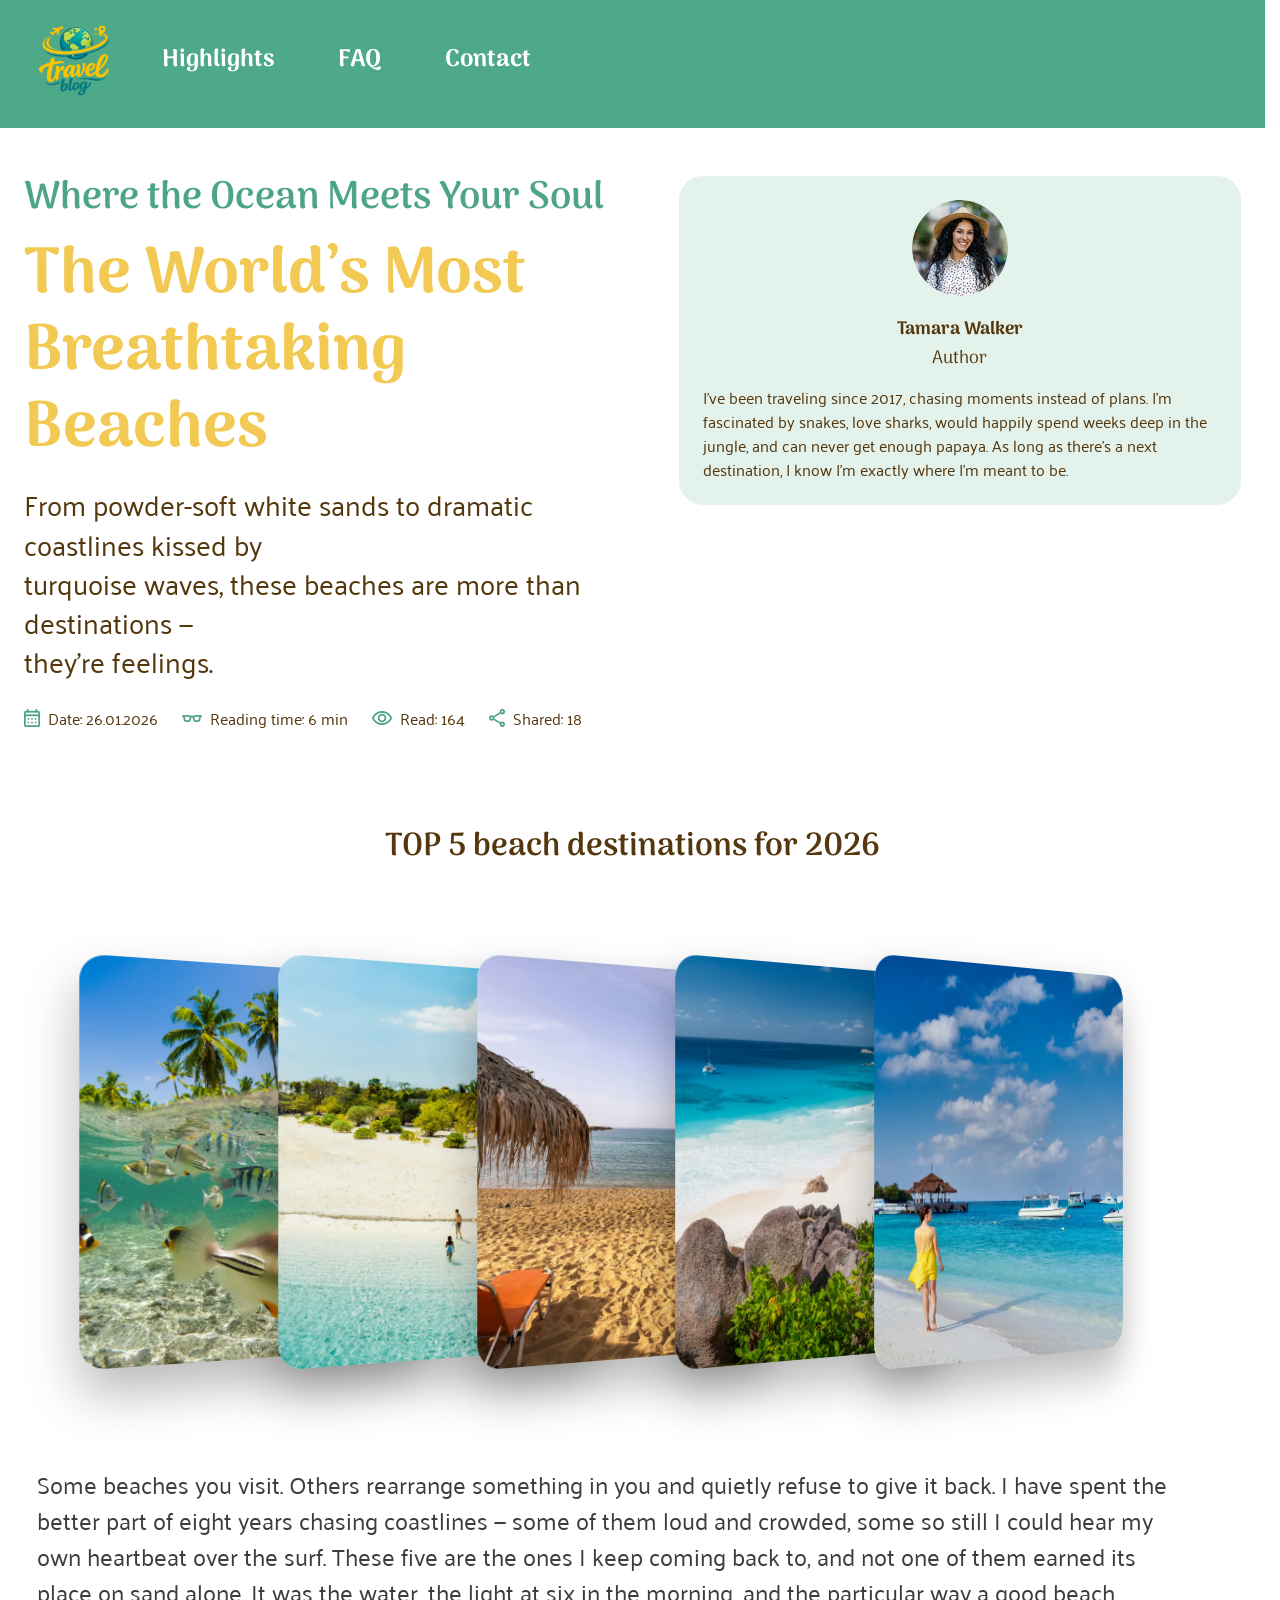
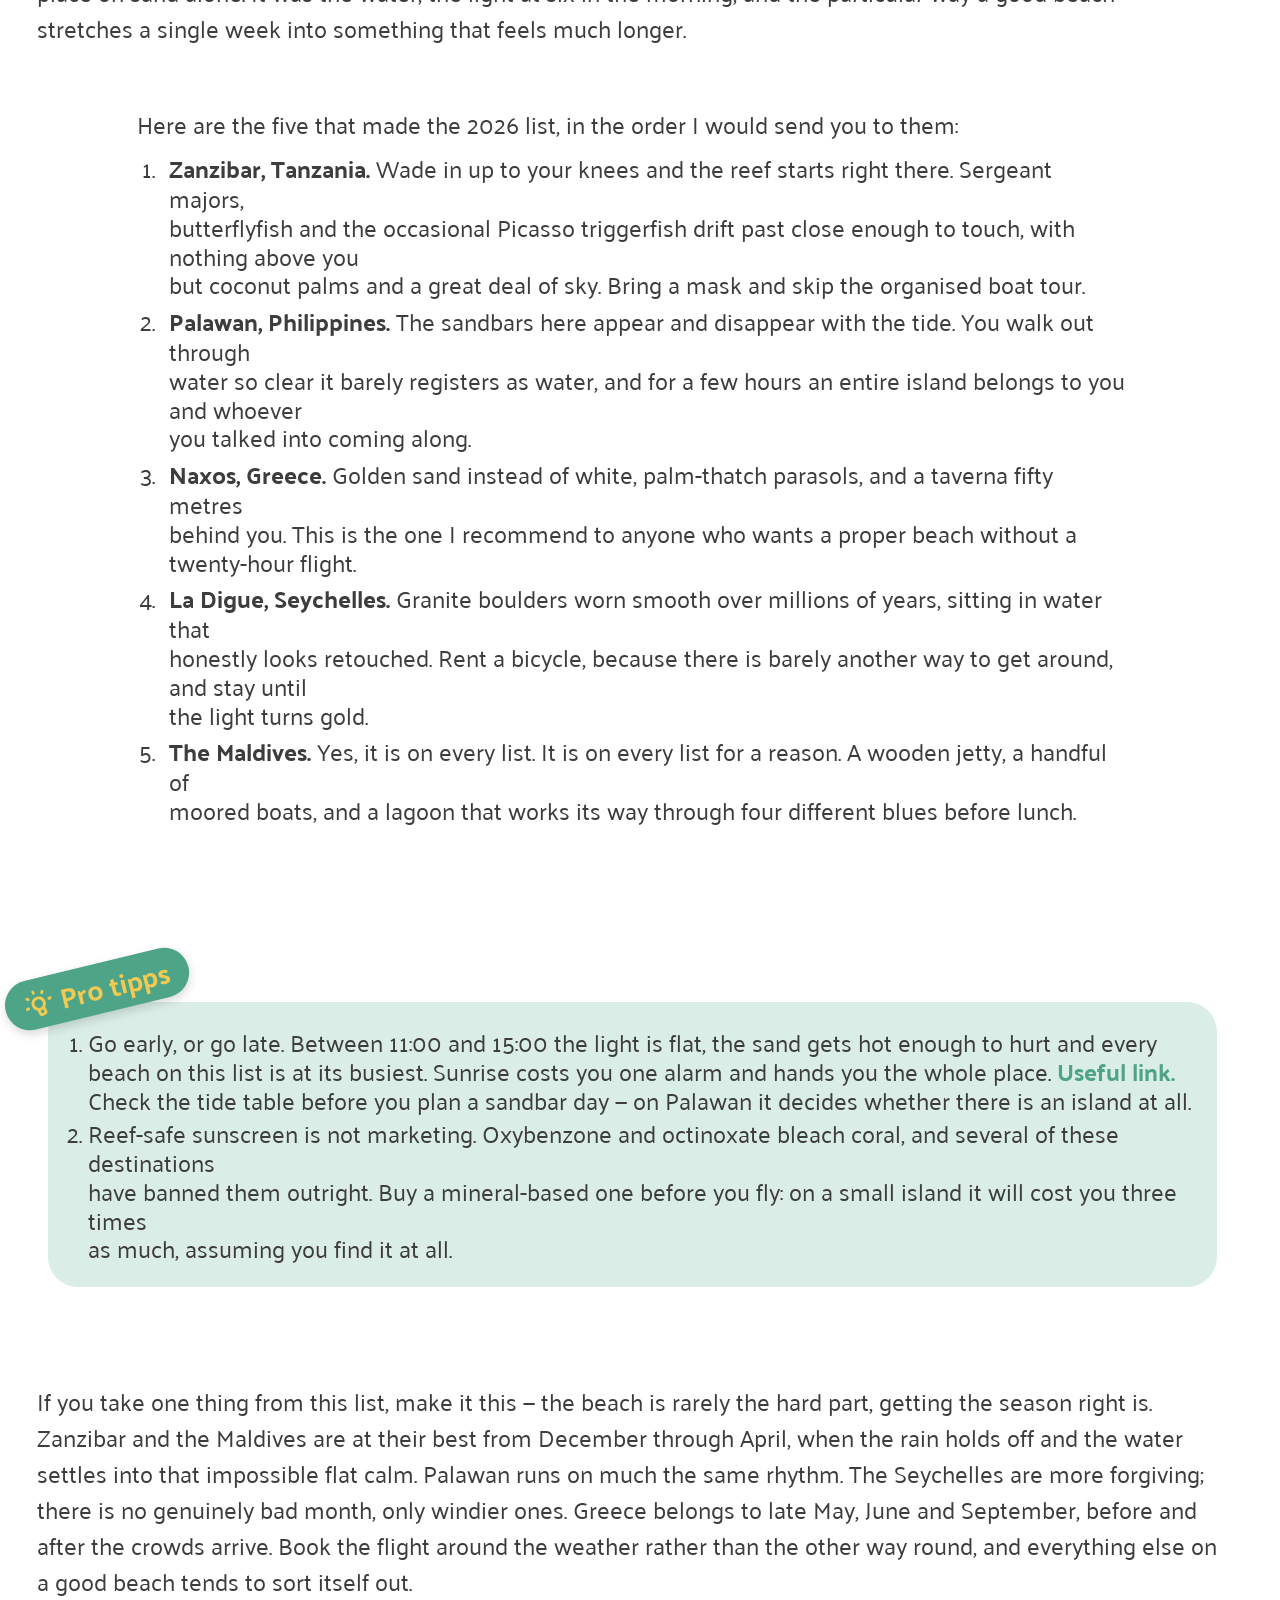
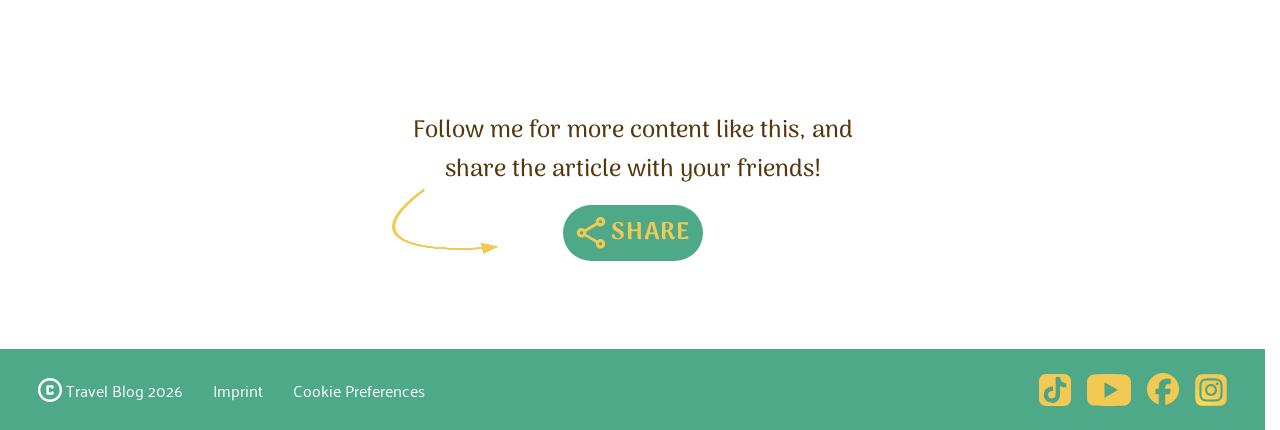
==== commit 46579e6a: "meta icons share button changed" ====
--- a/article01-beaches.html
+++ b/article01-beaches.html
@@ -165,7 +165,7 @@
 
 <div class="share_button">
 <picture>
-<source media="(max-width: 376px)" srcset="./assets/icons/mobile-shareline.svg">
+<source media="(max-width: 480px)" srcset="./assets/icons/mobile-shareline.svg">
 <img class="share_pfeil" src="./assets/icons/mobile-shareline.png" alt="">
 </picture>
 <input type="checkbox" id="share-toggle" class="share_toggle_input">
--- a/style.css
+++ b/style.css
@@ -349,7 +349,7 @@
 }
 
 
-@media (max-width: 376px) {
+@media (max-width: 480px) {
   .hero {
     height: 512px;
   }
@@ -369,7 +369,7 @@
   }
 }
 
-@media (min-width: 377px) and (max-width: 1439px) {
+@media (min-width: 481px) and (max-width: 1439px) {
   .hero {
     height: clamp(512px, 136.5vw, 717px);
   }
--- a/header-footer.css
+++ b/header-footer.css
@@ -65,9 +65,23 @@
   font-size: 16px;
 }
 
-.article-header__meta-item img {
+/* Jedes Icon in seinem eigenen Seitenverhaeltnis (jeweils 50% der
+   SVG-Groesse). Ein gemeinsames 16x18 fuer alle vier hat Brille
+   (40x14) und Auge (40x28) verzerrt. */
+.article-header__meta-item:nth-child(1) img,
+.article-header__meta-item:nth-child(4) img {
   width: 16px;
   height: 18px;
+}
+
+.article-header__meta-item:nth-child(2) img {
+  width: 20px;
+  height: 7px;
+}
+
+.article-header__meta-item:nth-child(3) img {
+  width: 20px;
+  height: 14px;
 }
 
 .article-header__author {
@@ -276,7 +290,7 @@
 }
 
 
-@media (max-width: 376px) {
+@media (max-width: 480px) {
   .navbar__nav {
     display: none;
   }
@@ -288,7 +302,7 @@
 }
 
 
-@media (max-width: 376px) {
+@media (max-width: 480px) {
   .footer {
     height: auto;
     padding: 24px 0;
@@ -367,7 +381,7 @@
 }
 
 
-@media (max-width: 376px) {
+@media (max-width: 480px) {
   .article-header {
     flex-direction: column;
     gap: 32px;
@@ -404,33 +418,25 @@
     display: none;
   }
 
+  /* Immer zweizeilig: 4 Eintraege in 2 Spalten, unabhaengig von der
+     Viewport-Breite - vorher entschied flex-wrap darueber. */
   .article-header__meta {
-    flex-wrap: wrap;
+    display: grid;
+    grid-template-columns: repeat(2, auto);
+    justify-content: start;
     gap: 12px 20px;
   }
 
+  /* nowrap verhindert den Umbruch mitten im Eintrag ("min" allein
+     in Zeile 2). Damit das bei 320px noch passt, skaliert die Schrift
+     mit: 16px ab ~400px, darunter bis auf 12px herunter. */
   .article-header__meta-item {
-    font-size: 16px;
+    font-size: clamp(12px, 4vw, 16px);
+    white-space: nowrap;
   }
 
   .article-header__meta-item img {
     opacity: 1;
-  }
-
-  .article-header__meta-item:nth-child(1) img,
-  .article-header__meta-item:nth-child(4) img {
-    width: 16px;
-    height: 18px;
-  }
-
-  .article-header__meta-item:nth-child(2) img {
-    width: 20px;
-    height: 7px;
-  }
-
-  .article-header__meta-item:nth-child(3) img {
-    width: 20px;
-    height: 14px;
   }
 
   .article-header__author {
@@ -449,7 +455,7 @@
 }
 
 
-@media (min-width: 377px) and (max-width: 1439px) {
+@media (min-width: 481px) and (max-width: 1439px) {
   .article-header {
     flex-wrap: wrap;
     gap: 32px;
@@ -487,7 +493,7 @@
 }
 
 
-@media (min-width: 377px) and (max-width: 1439px) {
+@media (min-width: 481px) and (max-width: 1439px) {
   .navbar__inner {
     gap: clamp(16px, 4vw, 100px);
     padding: 0 clamp(16px, 3vw, 40px);
@@ -555,7 +561,7 @@
   display: none;
 }
 
-@media (max-width: 376px) {
+@media (max-width: 480px) {
   body {
     padding-bottom: 88px;
   }
--- a/article01-beaches.css
+++ b/article01-beaches.css
@@ -392,8 +392,8 @@
 }
 
 .share_reveal_icon {
-  width: 32px;
-  height: 32px;
+  width: 24px;
+  height: 27px;
 }
 
 .share_links {
@@ -411,8 +411,8 @@
 }
 
 .share_icon {
-    width: 24px;
-    height: 27px;
+    width: 32px;
+    height: 32px;
     display: flex;
 
 
@@ -432,7 +432,7 @@
   display: none;
 }
 
-@media (max-width: 376px) {
+@media (max-width: 480px) {
   .beach-carousel__container {
     --card-w: 216px;
     --card-h: 335px;
@@ -585,7 +585,7 @@
 
 
 
-@media (max-width: 376px) {
+@media (max-width: 480px) {
   .beach-carousel_text,
   .beach_list {
     font-size: 16px;
@@ -608,7 +608,7 @@
 }
 
 
-@media (max-width: 376px) {
+@media (max-width: 480px) {
   .pro-tip {
     padding: 32px 16px 0;
   }
@@ -654,7 +654,7 @@
 }
 
 
-@media (max-width: 376px) {
+@media (max-width: 480px) {
   .share_text {
     font-family: 'Arima', sans-serif;
     font-weight: 500;
@@ -670,13 +670,14 @@
     gap: 10px;
     border-radius: 40px;
     opacity: 1;
+    transition: transform 0.6s ease, border-radius 0.6s ease;
   }
 
   .share_pfeil {
     width: 32px;
     height: 53px;
     opacity: 1;
-    transform: translate(-64px, 0);
+    transform: translate(-74px, 0);
   }
 
   .share {
@@ -689,6 +690,7 @@
 
   .share_toggle_input:checked ~ .share_btn {
     transform: translateX(-52px);
+    border-radius: 20px;
   }
 
   .share_toggle_input:checked ~ .share_reveal {
@@ -712,7 +714,7 @@
 }
 
 
-@media (min-width: 377px) and (max-width: 1439px) {
+@media (min-width: 481px) and (max-width: 1439px) {
   .beach-carousel {
     padding: 48px 2.8vw 64px;
   }
@@ -760,18 +762,12 @@
 
 @media (max-width: 360px) {
   .share_pfeil {
-    transform: translate(-44px, 0);
-  }
-}
-
-@media (min-width: 465px) and (max-width: 1439px) {
+    transform: translate(-54px, 0);
+  }
+}
+
+@media (min-width: 481px) and (max-width: 1439px) {
   .share_pfeil {
     transform: translate(-64px, 0);
   }
 }
-
-@media (min-width: 377px) and (max-width: 460px) {
-  .share_pfeil {
-    transform: translate(-13px, -5px);
-  }
-}
